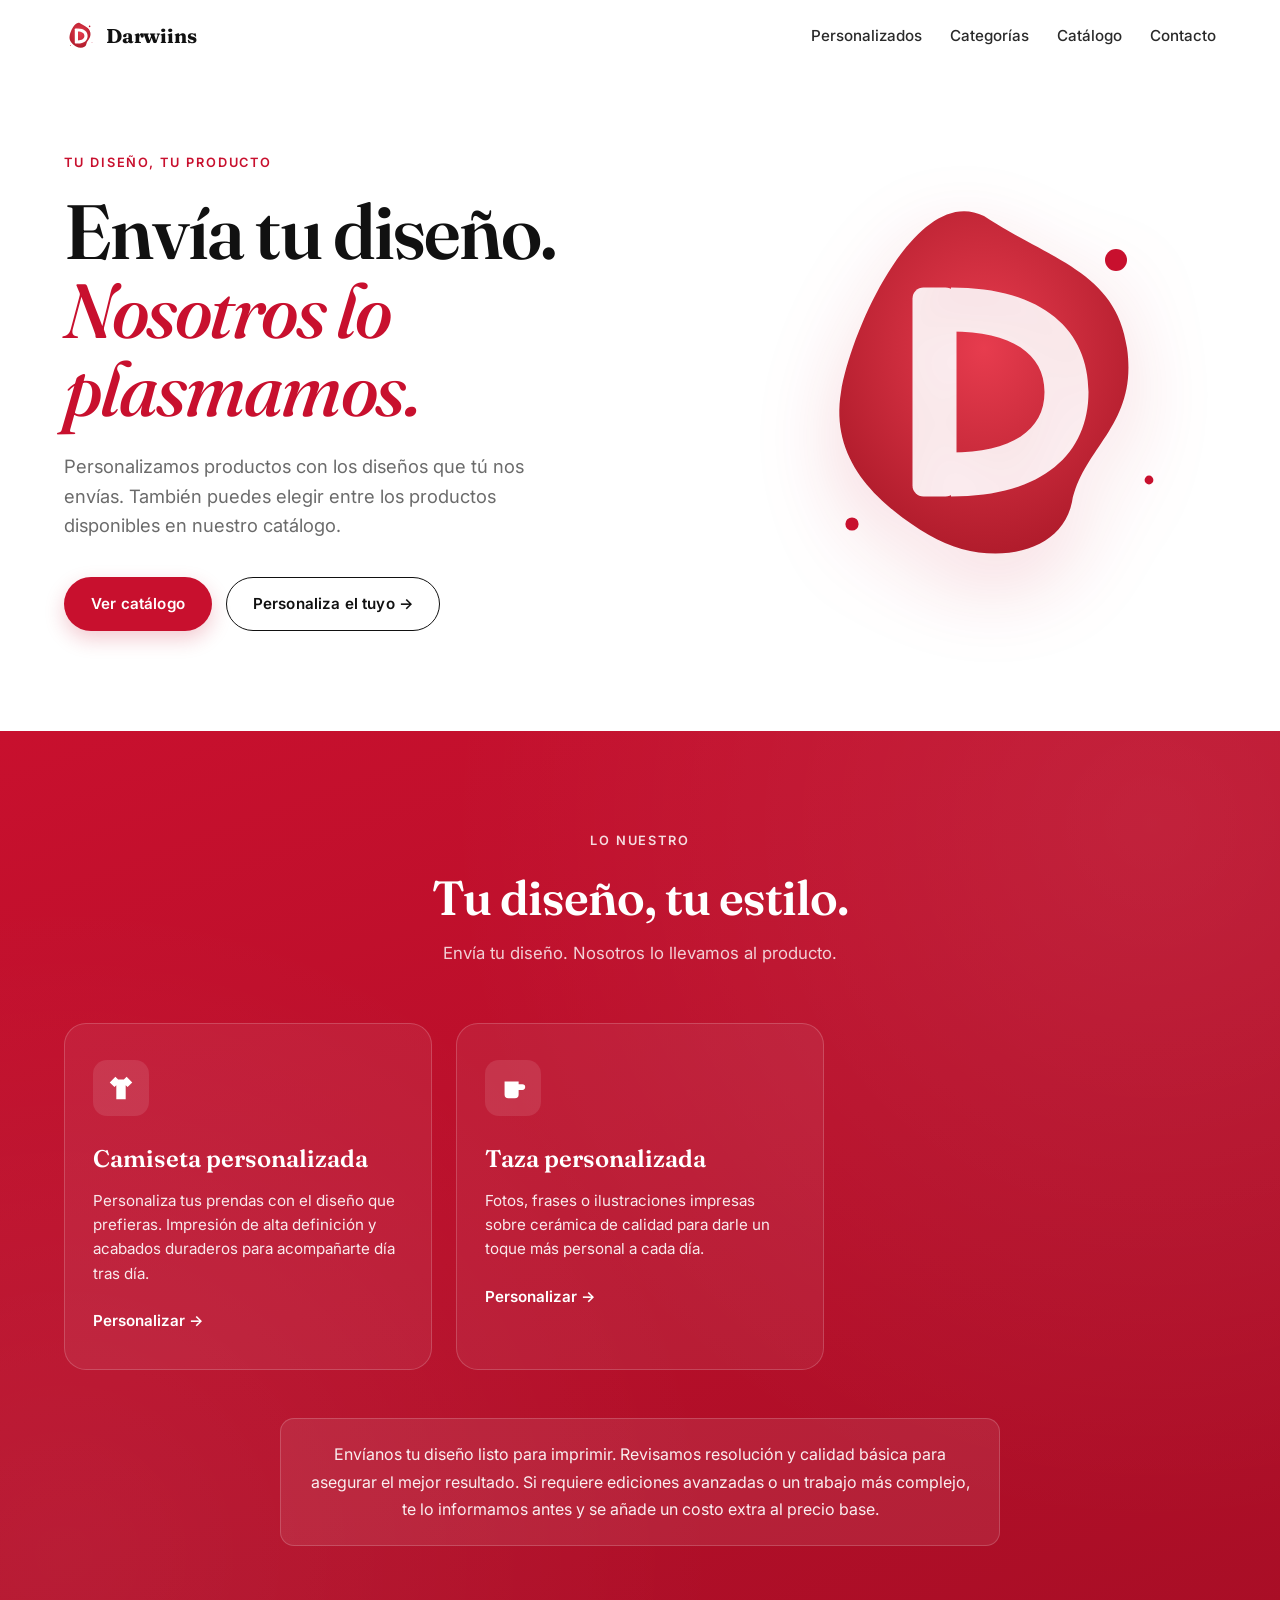
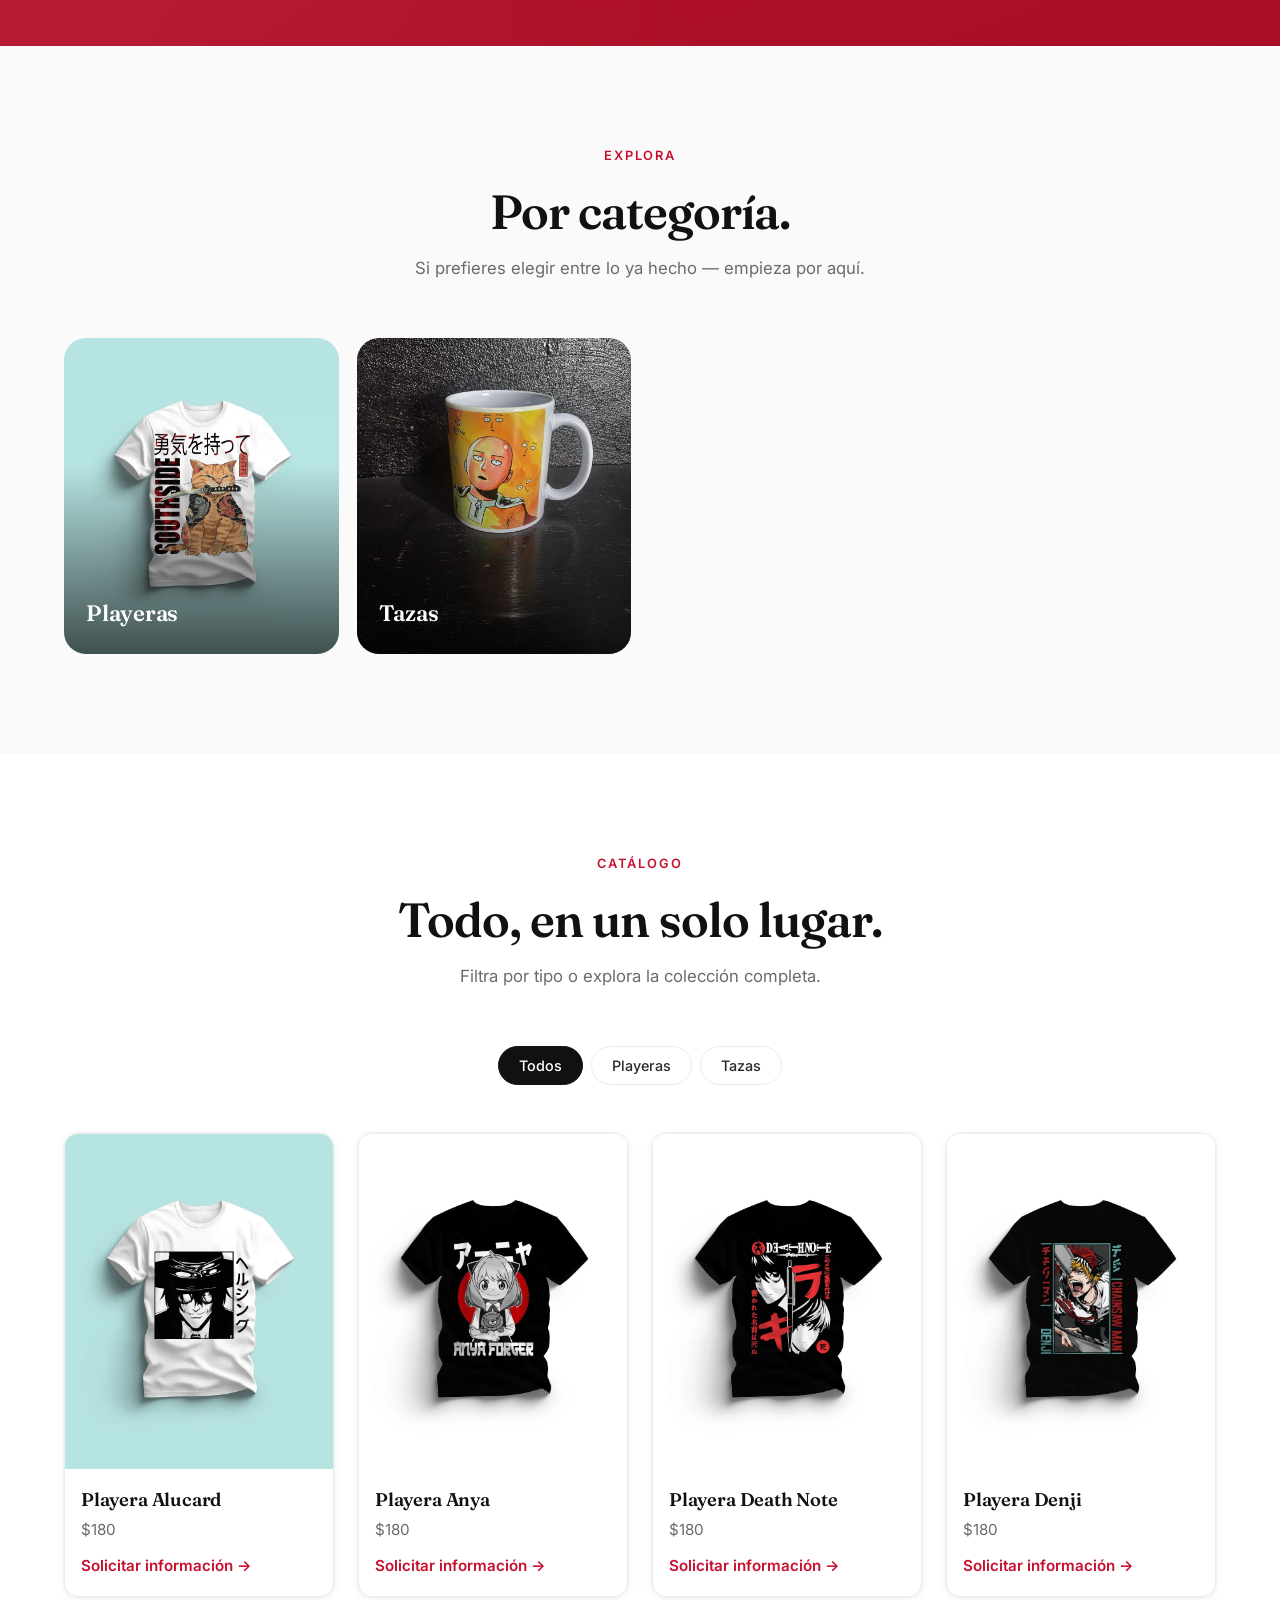
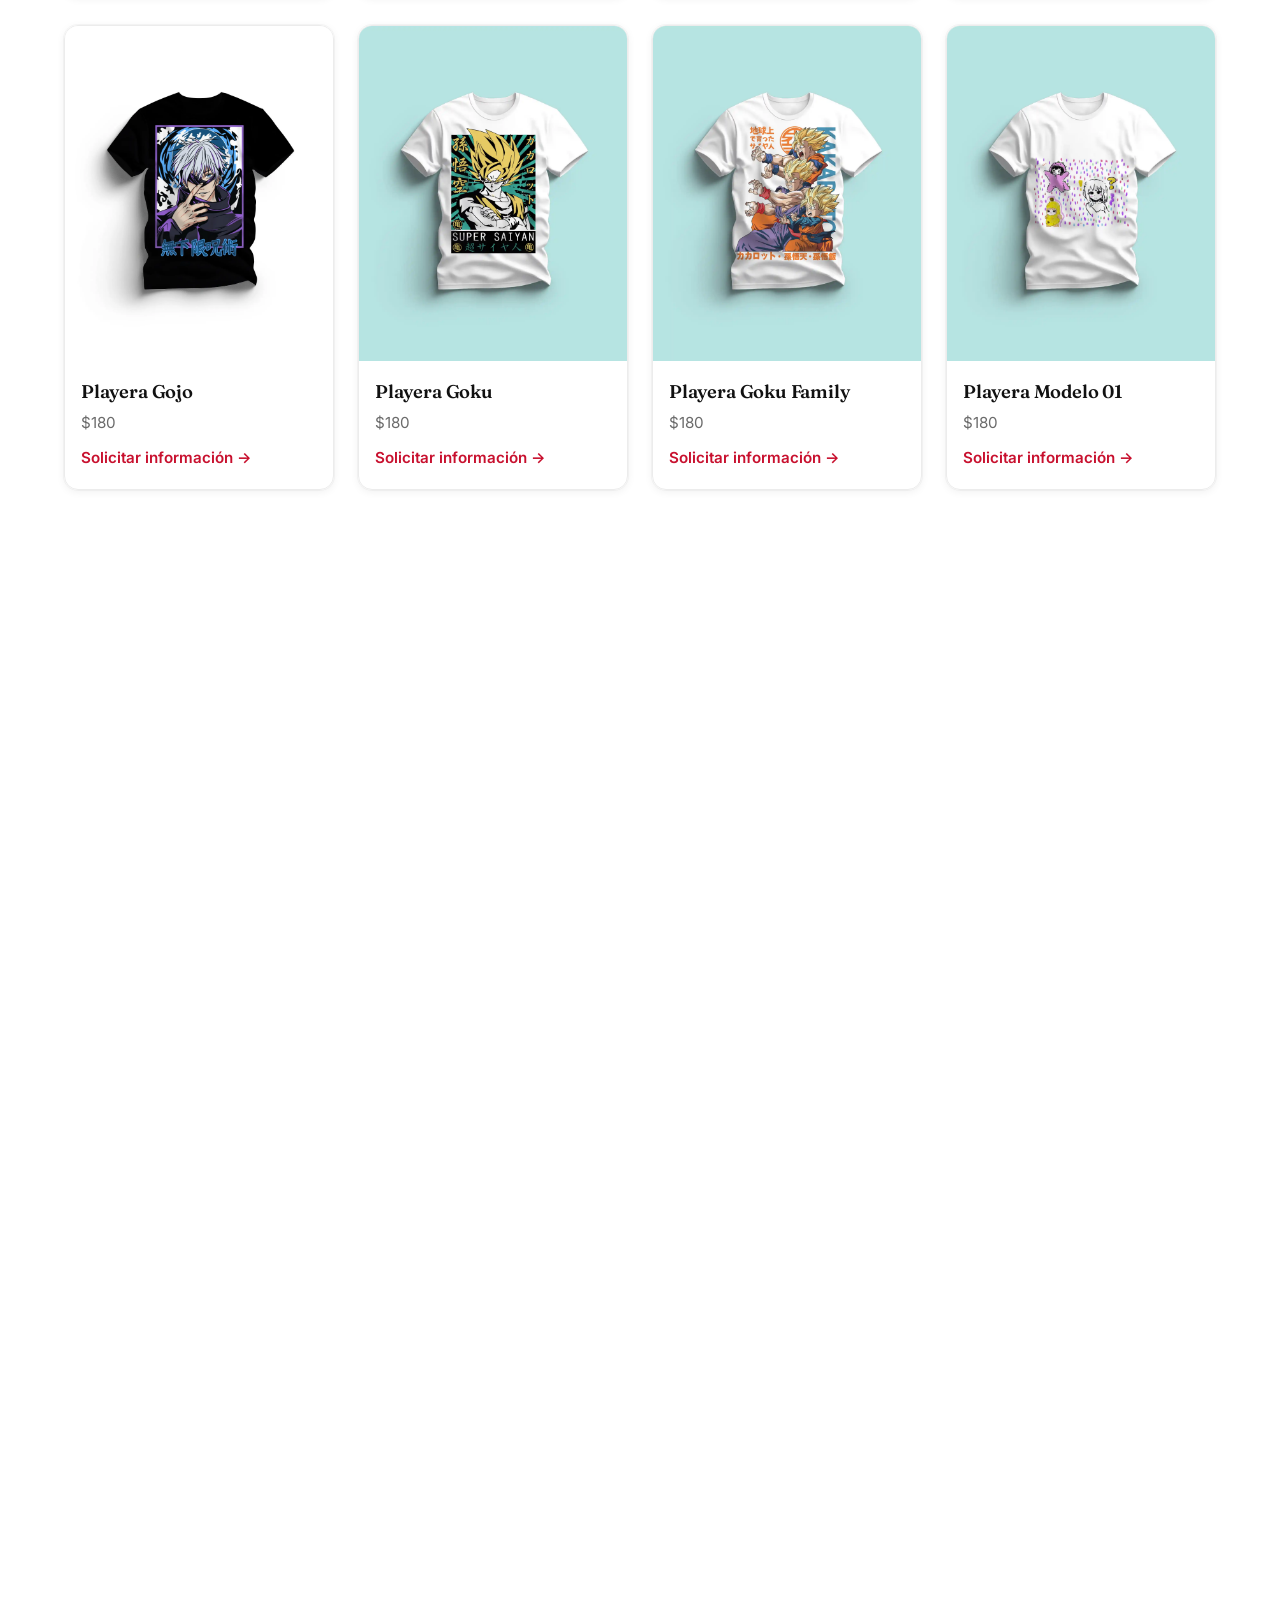
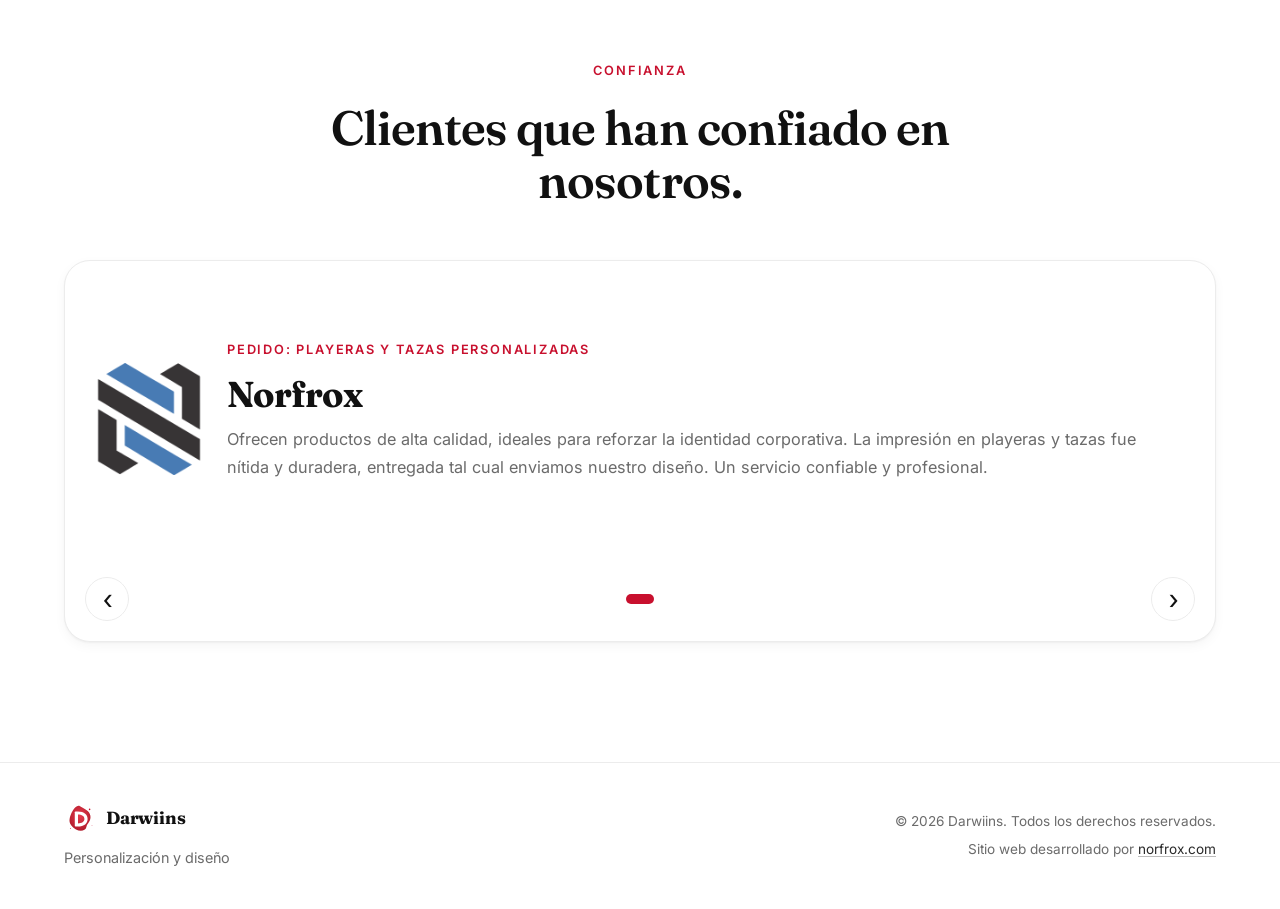
==== index.html @ 8aa888b8 "first commit" ====
<!doctype html>
<html lang="es">
<head>
  <meta charset="utf-8" />
  <meta name="viewport" content="width=device-width, initial-scale=1" />
  <title>Darwiins — Tu diseño, tu producto</title>
  <meta name="description" content="Darwiins — Camisetas, tazas y pósters personalizados. Diseños que cuentan algo." />
  <link rel="canonical" href="https://darwiins.com/" />
  <link rel="preconnect" href="https://fonts.googleapis.com" />
  <link rel="preconnect" href="https://fonts.gstatic.com" crossorigin />
  <link href="https://fonts.googleapis.com/css2?family=Fraunces:opsz,wght@9..144,500;9..144,600;9..144,700&family=Inter:wght@400;500;600;700&display=swap" rel="stylesheet" />
  <link rel="stylesheet" href="styles.css" />
  <link rel="icon" type="image/svg+xml" href="assets/darwiins.svg" />

  <!-- Meta section -->
  <meta name="author" content="Darwiins" />
  <meta name="keywords" content="Productos personalizados. Tazas, camisetas."/>
  <meta property="og:title" content="Darwiins — Tu diseño, tu producto" />
  <meta property="og:description" content="Darwiins — Personalizamos productos con los diseños que tú nos envías. También puedes elegir entre los productos disponibles en nuestro catálogo."/>
  <meta property="og:type" content="website"/>
  <meta property="og:image" content="https://darwiins.com/assets/darwiins.png"/>
  <meta property="og:url" content="https://darwiins.com/"/>

  <meta name="twitter:card" content="summary_large_image"/>
  <meta name="twitter:title" content="Darwiins — Tu diseño, tu producto"/>
  <meta name="twitter:description" content="Darwiins — Personalizamos productos con los diseños que tú nos envías. También puedes elegir entre los productos disponibles en nuestro catálogo."/>
  <meta name="twitter:image" content="https://darwiins.com/assets/darwiins.png"/>


</head>
<body>

  <!-- ============ HEADER / NAV ============ -->
  <header class="site-header" id="top">
    <div class="container nav">
      <a href="/" class="brand" aria-label="Darwiins, inicio">
        <img src="assets/darwiins.svg" alt="Darwiins logo" class="brand-mark" />
        <span class="brand-word">Darwiins</span>
      </a>
      <nav class="nav-links" aria-label="Navegación principal">
        <a href="#personalizados">Personalizados</a>
        <a href="#categorias">Categorías</a>
        <a href="#catalogo">Catálogo</a>
        <a href="#contacto">Contacto</a>
      </nav>
      <button class="nav-toggle" aria-label="Abrir menú" aria-expanded="false">
        <span></span><span></span><span></span>
      </button>
    </div>
  </header>

  <main>

    <!-- ============ HERO ============ -->
    <section class="hero">
      <div class="container hero-grid">
        <div class="hero-copy reveal">
          <p class="eyebrow">Tu diseño, tu producto</p>
          <h1>Envía tu diseño.<br/><em>Nosotros lo plasmamos.</em></h1>
          <p class="lead">Personalizamos productos con los diseños que tú nos envías. También puedes elegir entre los productos disponibles en nuestro catálogo.</p>
          <div class="cta-row">
            <a class="btn btn-primary" href="#catalogo">Ver catálogo</a>
            <a class="btn btn-ghost" href="#personalizados">Personaliza el tuyo →</a>
          </div>
        </div>
        <div class="hero-art reveal" aria-hidden="true">
          <img src="assets/darwiins.svg" alt="Darwiins logo" class="ink-splash" />
        </div>
      </div>
    </section>

    <!-- ============ PERSONALIZADOS (flagship) ============ -->
    <section id="personalizados" class="personalizados">
      <div class="container">
        <header class="section-head light">
          <p class="eyebrow light">Lo nuestro</p>
          <h2>Tu diseño, tu estilo.</h2>
          <p class="section-sub">Envía tu diseño. Nosotros lo llevamos al producto.</p>
        </header>

        <div class="custom-grid">
          <article class="custom-card reveal">
            <div class="custom-icon">
              <svg viewBox="0 0 64 64" aria-hidden="true"><path fill="currentColor" d="M20 8 L8 20 L18 30 L22 26 V56 H42 V26 L46 30 L56 20 L44 8 L38 14 H26 Z"/></svg>
            </div>
            <h3>Camiseta personalizada</h3>
            <p>Personaliza tus prendas con el diseño que prefieras. Impresión de alta definición y acabados duraderos para acompañarte día tras día.</p>
            <a href="#" class="link-arrow wa-link" data-wa="Camiseta personalizada">Personalizar →</a>
          </article>

          <article class="custom-card reveal">
            <div class="custom-icon">
              <svg viewBox="0 0 64 64" aria-hidden="true"><path fill="currentColor" d="M14 18 H44 V46 a8 8 0 0 1-8 8 H22 a8 8 0 0 1-8-8 Z M44 24 H52 a6 6 0 0 1 0 12 H44 Z"/></svg>
            </div>
            <h3>Taza personalizada</h3>
            <p>Fotos, frases o ilustraciones impresas sobre cerámica de calidad para darle un toque más personal a cada día.</p>
            <a href="#" class="link-arrow wa-link" data-wa="Taza personalizada">Personalizar →</a>
          </article>

          <!-- <article class="custom-card reveal">
            <div class="custom-icon">
              <svg viewBox="0 0 64 64" aria-hidden="true"><path fill="currentColor" d="M10 8 H54 V56 H10 Z M16 14 V50 H48 V14 Z M22 22 H42 V28 H22 Z M22 32 H38 V36 H22 Z"/></svg>
            </div>
            <h3>Póster personalizado</h3>
            <p>Convierte tu imagen favorita en un póster con excelente calidad de impresión y acabado mate.</p>
            <a href="#" class="link-arrow wa-link" data-wa="Póster personalizado">Personalizar →</a>
          </article> -->
        </div>

        <p class="custom-note reveal">
          Envíanos tu diseño listo para imprimir. Revisamos resolución y calidad básica para asegurar el mejor resultado. 
          Si requiere ediciones avanzadas o un trabajo más complejo, te lo informamos antes y se añade un costo extra al precio base.
        </p>
      </div>
    </section>

    <!-- ============ CATEGORÍAS ============ -->
    <section id="categorias" class="categorias">
      <div class="container">
        <header class="section-head">
          <p class="eyebrow">Explora</p>
          <h2>Por categoría.</h2>
          <p class="section-sub">Si prefieres elegir entre lo ya hecho — empieza por aquí.</p>
        </header>

        <div class="cat-grid" id="categoryGrid"></div>
      </div>
    </section>

    <!-- ============ CATÁLOGO COMPLETO ============ -->
    <section id="catalogo" class="catalogo">
      <div class="container">
        <header class="section-head">
          <p class="eyebrow">Catálogo</p>
          <h2>Todo, en un solo lugar.</h2>
          <p class="section-sub">Filtra por tipo o explora la colección completa.</p>
        </header>

        <div class="filters" id="catalogFilters" role="tablist"></div>
        <div class="product-grid" id="productGrid"></div>
      </div>
    </section>

    <!-- ============ CTA FINAL ============ -->
    <section id="contacto" class="cta-final">
      <div class="container cta-box reveal">
        <h2>¿Tienes un diseño listo?</h2>
        <p>Contáctanos por WhatsApp. Te respondemos en menos de 48h.</p>
        <div class="coverage-note" aria-label="Zona de cobertura actual">
          <p><strong>Cobertura actual:</strong> solo ventas dentro de <strong>Aguascalientes, Ags</strong></p>
        </div>
        <a class="btn btn-primary wa-link" data-wa="Hola, me gustaría más información sobre Darwiins." href="#">Escríbenos por WhatsApp</a>
      </div>
    </section>

    <!-- ============ CLIENTES / RESEÑAS ============ -->
    <section class="confianza">
      <div class="container confianza-grid">
        <header class="section-head confianza-head reveal">
          <p class="eyebrow">Confianza</p>
          <h2>Clientes que han confiado en nosotros.</h2>
        </header>

        <div class="clients-carousel reveal" id="clientsCarousel" role="region" aria-roledescription="carousel" aria-label="Clientes que han confiado en nosotros">
          <div class="clients-carousel__viewport">
            <div class="clients-carousel__track" id="clientsTrack"></div>
          </div>

          <div class="clients-carousel__controls">
            <button class="clients-carousel__button" type="button" data-carousel-prev aria-label="Cliente anterior">‹</button>
            <div class="clients-carousel__dots" id="clientsDots" aria-label="Navegación del carrusel"></div>
            <button class="clients-carousel__button" type="button" data-carousel-next aria-label="Cliente siguiente">›</button>
          </div>
        </div>
      </div>
    </section>

  </main>

  <!-- ============ FOOTER ============ -->
  <footer class="site-footer">
    <div class="container footer-grid">
      <div class="footer-brand-block">
        <a href="/" class="brand" aria-label="Darwiins, inicio">
          <img src="assets/darwiins.svg" alt="Darwiins logo" class="brand-mark" />
          <span class="brand-word footer-brand">Darwiins</span>
        </a>
        <p class="muted">Personalización y diseño</p>
      </div>
      
      <!-- <div class="socials" aria-label="Redes sociales">
        
        <a href="#" aria-label="Instagram">
          <svg viewBox="0 0 24 24" width="18" height="18" aria-hidden="true" focusable="false">
            <path fill="currentColor" d="M7.75 2h8.5A5.75 5.75 0 0 1 22 7.75v8.5A5.75 5.75 0 0 1 16.25 22h-8.5A5.75 5.75 0 0 1 2 16.25v-8.5A5.75 5.75 0 0 1 7.75 2zm0 1.5A4.25 4.25 0 0 0 3.5 7.75v8.5A4.25 4.25 0 0 0 7.75 20.5h8.5a4.25 4.25 0 0 0 4.25-4.25v-8.5a4.25 4.25 0 0 0-4.25-4.25h-8.5zm8.9 1.9a1.1 1.1 0 1 1 0 2.2 1.1 1.1 0 0 1 0-2.2zM12 7a5 5 0 1 1 0 10 5 5 0 0 1 0-10zm0 1.5a3.5 3.5 0 1 0 0 7 3.5 3.5 0 0 0 0-7z"/>
          </svg>
        </a>
        <a href="#" aria-label="TikTok">
          <svg viewBox="0 0 24 24" width="18" height="18" aria-hidden="true" focusable="false">
            <path fill="currentColor" d="M14.5 3h2.2c.2 1.3.9 2.4 2.1 3.1.8.5 1.7.7 2.7.7v2.3a8 8 0 0 1-3.9-1V14a7 7 0 1 1-7-7c.4 0 .8 0 1.2.1v2.3A4.7 4.7 0 1 0 15.2 14V3h-.7z"/>
          </svg>
        </a>
        <a href="#" aria-label="X">
          <svg viewBox="0 0 24 24" width="18" height="18" aria-hidden="true" focusable="false">
            <path fill="currentColor" d="M4 4h4.8l3.8 5 4.4-5H20l-6.2 7 6.5 9H15.5l-4.2-5.6L6.4 20H4l6.3-7.2L4 4zm3 1.8 9.1 12.4h1.4L8.4 5.8H7z"/>
          </svg>
        </a>
      </div> -->

      <div class="footer-meta">
        <p class="copy">© <span id="year"></span> Darwiins. Todos los derechos reservados.</p>
        <p class="web-credit">Sitio web desarrollado por <a href="https://norfrox.com" target="_blank" rel="noopener noreferrer">norfrox.com</a></p>
      </div>
    </div>
  </footer>

  <script src="data.js"></script>
  <script src="clients.js"></script>
  <script src="script.js"></script>
</body>
</html>
---- styles.css ----
/* =========================================================
   Darwins Ink — v1.2
   Palette: crimson #C8102E · white #fff · ink #111
   ========================================================= */

:root {
  --crimson: #C8102E;
  --crimson-deep: #A80E26;
  --crimson-soft: #E73C4E;
  --orange: #F26A3F;
  --ink: #111111;
  --ink-soft: #2a2a2a;
  --muted: #6b6b6b;
  --line: #ececec;
  --bg: #ffffff;
  --bg-soft: #fafafa;

  --serif: 'Fraunces', 'Playfair Display', Georgia, serif;
  --sans: 'Inter', system-ui, -apple-system, Segoe UI, Roboto, sans-serif;

  --maxw: 1200px;
  --r: 14px;
  --r-lg: 22px;
  --shadow-sm: 0 1px 2px rgba(0,0,0,.04), 0 4px 12px rgba(0,0,0,.04);
  --shadow-md: 0 8px 24px rgba(0,0,0,.08);
}

* { box-sizing: border-box; }
html { scroll-behavior: smooth; }
body {
  margin: 0;
  font-family: var(--sans);
  color: var(--ink);
  background: var(--bg);
  font-size: 16px;
  line-height: 1.6;
  -webkit-font-smoothing: antialiased;
  text-rendering: optimizeLegibility;
}

img { max-width: 100%; display: block; }
a { color: inherit; text-decoration: none; }
button { font-family: inherit; cursor: pointer; }

.container { max-width: var(--maxw); margin: 0 auto; padding: 0 24px; }

/* ===== HEADER ===== */
.site-header {
  position: sticky; top: 0; z-index: 50;
  background: rgba(255,255,255,.92);
  -webkit-backdrop-filter: saturate(140%) blur(8px);
  backdrop-filter: saturate(140%) blur(8px);
  border-bottom: 1px solid transparent;
  transition: border-color .25s ease, box-shadow .25s ease;
}
.site-header.scrolled { border-bottom-color: var(--line); }
.nav { display: flex; align-items: center; justify-content: space-between; height: 72px; }
.brand { display: inline-flex; align-items: center; gap: 10px; color: var(--ink); }
.brand-mark { width: 32px; height: 32px; color: var(--crimson); }
.brand-word { font-family: var(--serif); font-weight: 700; font-size: 1.25rem; letter-spacing: -0.01em; }
.brand-dot { color: var(--crimson); }
.nav-links { display: flex; gap: 28px; font-size: .95rem; font-weight: 500; }
.nav-links a { position: relative; color: var(--ink-soft); transition: color .2s; }
.nav-links a:hover { color: var(--crimson); }
.nav-links a::after {
  content: ''; position: absolute; left: 0; right: 0; bottom: -6px;
  height: 2px; background: var(--crimson);
  transform: scaleX(0); transform-origin: left; transition: transform .25s ease;
}
.nav-links a:hover::after { transform: scaleX(1); }
.nav-toggle { display: none; background: none; border: 0; width: 24px; height: 24px; flex-direction: column; justify-content: center; gap: 5px; padding: 0; }
.nav-toggle span { display: block; height: 2px; background: var(--ink); border-radius: 2px; }

/* ===== BUTTONS ===== */
.btn {
  display: inline-flex; align-items: center; gap: 8px;
  padding: 14px 26px; border-radius: 999px;
  font-weight: 600; font-size: .95rem; letter-spacing: .01em;
  transition: transform .15s ease, background .2s ease, color .2s ease, box-shadow .2s ease;
  border: 1px solid transparent; white-space: nowrap;
}
.btn-primary { background: var(--crimson); color: #fff; box-shadow: 0 8px 20px rgba(200,16,46,.22); }
.btn-primary:hover { background: var(--crimson-deep); transform: translateY(-1px); }
.btn-ghost { background: transparent; color: var(--ink); border-color: var(--ink); }
.btn-ghost:hover { background: var(--ink); color: #fff; }

.link-arrow {
  display: inline-flex; align-items: center;
  font-weight: 600; color: var(--crimson); font-size: .95rem;
  transition: gap .2s; gap: 4px;
}
.link-arrow:hover { gap: 10px; }

/* ===== HERO ===== */
.hero { padding: 80px 0 100px; position: relative; overflow: hidden; }
.hero-grid { display: grid; grid-template-columns: 1.15fr .85fr; gap: 60px; align-items: center; }
.eyebrow { font-size: .8rem; font-weight: 600; letter-spacing: .15em; text-transform: uppercase; color: var(--crimson); margin: 0 0 20px; }
.eyebrow.light { color: rgba(255,255,255,.85); }
.hero-copy h1 { font-family: var(--serif); font-weight: 600; font-size: clamp(2.6rem, 6vw, 4.8rem); line-height: 1.02; letter-spacing: -0.025em; margin: 0 0 24px; }
.hero-copy h1 em { font-style: italic; color: var(--crimson); font-weight: 500; }
.lead { font-size: 1.15rem; color: var(--muted); max-width: 480px; margin: 0 0 36px; }
.cta-row { display: flex; gap: 14px; flex-wrap: wrap; }
.hero-art { display: flex; justify-content: center; align-items: center; }
.ink-splash { width: 100%; max-width: 440px; filter: drop-shadow(0 30px 40px rgba(200,16,46,.18)); animation: float 7s ease-in-out infinite; }
@keyframes float { 0%,100% { transform: translateY(0) rotate(0deg); } 50% { transform: translateY(-12px) rotate(-1.5deg); } }

/* ===== SECTION HEAD ===== */
.section-head { max-width: 640px; margin: 0 auto 56px; text-align: center; }
.section-head h2 { font-family: var(--serif); font-weight: 600; font-size: clamp(2rem, 4vw, 3rem); letter-spacing: -0.02em; margin: 0 0 16px; line-height: 1.1; }
.section-head.light h2 { color: #fff; }
.section-sub { color: var(--muted); font-size: 1.05rem; margin: 0; }
.section-head.light .section-sub { color: rgba(255,255,255,.8); }

/* ===== PERSONALIZADOS ===== */
.personalizados {
  background: linear-gradient(160deg, var(--crimson) 0%, var(--crimson-deep) 100%);
  color: #fff; padding: 100px 0; position: relative; overflow: hidden;
}
.personalizados::before {
  content: ''; position: absolute; inset: 0;
  background: radial-gradient(circle at 90% 10%, rgba(255,255,255,.08), transparent 50%),
              radial-gradient(circle at 5% 90%, rgba(255,255,255,.06), transparent 45%);
  pointer-events: none;
}
.custom-grid { display: grid; grid-template-columns: repeat(3, 1fr); gap: 24px; position: relative; }
.custom-card {
  background: rgba(255,255,255,.06); border: 1px solid rgba(255,255,255,.18);
  border-radius: var(--r-lg); padding: 36px 28px;
  transition: transform .25s ease, background .25s ease, border-color .25s ease;
}
.custom-card:hover { transform: translateY(-6px); background: #fff; color: var(--ink); border-color: #fff; }
.custom-card:hover .link-arrow { color: var(--crimson); }
.custom-icon { width: 56px; height: 56px; margin-bottom: 24px; color: #fff; background: rgba(255,255,255,.1); border-radius: 14px; display: flex; align-items: center; justify-content: center; transition: all .25s; }
.custom-card:hover .custom-icon { background: var(--crimson); }
.custom-icon svg { width: 30px; height: 30px; }
.custom-card h3 { font-family: var(--serif); font-size: 1.5rem; font-weight: 600; margin: 0 0 10px; }
.custom-card p { margin: 0 0 22px; opacity: .9; font-size: .95rem; }
.custom-card .link-arrow { color: #fff; }

.custom-note {
  margin: 48px auto 0; max-width: 720px; text-align: center;
  color: rgba(255,255,255,.92); font-size: 1rem; line-height: 1.7;
  padding: 22px 28px; background: rgba(255,255,255,.08);
  border: 1px solid rgba(255,255,255,.18); border-radius: var(--r);
}
.custom-note strong { color: #fff; font-weight: 700; }

/* ===== CATEGORIAS ===== */
.categorias { padding: 100px 0; background: var(--bg-soft); }
.cat-grid { display: grid; grid-template-columns: repeat(4, 1fr); gap: 18px; }
.cat-tile { position: relative; border-radius: var(--r-lg); overflow: hidden; aspect-ratio: 1 / 1.15; display: block; background: #ddd; transition: transform .3s ease, box-shadow .3s ease; isolation: isolate; }
.cat-tile img { width: 100%; height: 100%; object-fit: cover; transition: transform .6s ease; }
.cat-tile::after { content: ''; position: absolute; inset: 0; background: linear-gradient(180deg, rgba(0,0,0,0) 40%, rgba(0,0,0,.65) 100%); }
.cat-tile:hover { transform: translateY(-6px); box-shadow: var(--shadow-md); }
.cat-tile:hover img { transform: scale(1.06); }
.cat-label { position: absolute; left: 22px; bottom: 22px; color: #fff; font-family: var(--serif); font-size: 1.4rem; font-weight: 600; letter-spacing: -0.01em; z-index: 2; }

/* ===== CATÁLOGO ===== */
.catalogo { padding: 100px 0; }
.filters { display: flex; justify-content: center; gap: 8px; margin: 0 0 48px; flex-wrap: wrap; }
.filter { background: transparent; border: 1px solid var(--line); color: var(--ink-soft); padding: 10px 20px; border-radius: 999px; font-weight: 500; font-size: .9rem; transition: all .2s; }
.filter:hover { border-color: var(--ink); }
.filter.is-active { background: var(--ink); color: #fff; border-color: var(--ink); }
.product-grid { display: grid; grid-template-columns: repeat(4, 1fr); gap: 28px 24px; }
.product { display: flex; border: 1px solid var(--line); border-radius: var(--r); flex-direction: column; transition: opacity .25s ease, transform .25s ease, box-shadow .25s ease; box-shadow: 0 2px 8px rgba(0,0,0,.06), 0 0 0 1px rgba(0,0,0,.03); }
.product:hover { transform: translateY(-3px); box-shadow: 0 8px 24px rgba(0,0,0,.10), 0 0 0 1px rgba(0,0,0,.05); }
.product-body { padding: 0 16px 18px; }
.product.is-hidden { display: none; }
.product-img { border-radius: calc(var(--r) - 1px) calc(var(--r) - 1px) 0 0; overflow: hidden; background: #f3f3f3; background-image: radial-gradient(circle, #e8e8e8 1px, transparent 1px); background-size: 16px 16px; aspect-ratio: 4 / 5; margin-bottom: 16px; box-shadow: inset 0 -1px 0 var(--line); }
.product-open-gallery { cursor: zoom-in; }
.product-img img { width: 100%; height: 100%; object-fit: cover; transition: transform .5s ease; }
.product:hover .product-img img { transform: scale(1.04); }
.product h4 { font-family: var(--serif); font-size: 1.15rem; font-weight: 600; margin: 0 0 4px; letter-spacing: -0.01em; }
.price { color: var(--muted); font-size: .95rem; margin: 0 0 10px; }
.price-wrap { display: flex; align-items: center; gap: 8px; flex-wrap: wrap; margin: 0 0 10px; }
.price-wrap .price { margin: 0; color: var(--ink-soft); font-weight: 600; }
.price-old { margin: 0; color: var(--muted); text-decoration: line-through; font-size: .88rem; }
.price-discount {
  display: inline-flex;
  align-items: center;
  justify-content: center;
  padding: 2px 8px;
  border-radius: 999px;
  background: rgba(200,16,46,.1);
  color: var(--crimson-deep);
  border: 1px solid rgba(200,16,46,.22);
  font-size: .76rem;
  font-weight: 700;
  letter-spacing: .01em;
}

/* ===== PRODUCT MODAL ===== */
body.modal-open { overflow: hidden; }
.product-modal {
  position: fixed;
  inset: 0;
  z-index: 200;
  display: none;
  align-items: center;
  justify-content: center;
  padding: 24px;
}
.product-modal.is-open { display: flex; }
.product-modal__overlay {
  position: absolute;
  inset: 0;
  background: rgba(0, 0, 0, .72);
  -webkit-backdrop-filter: blur(2px);
  backdrop-filter: blur(2px);
}
.product-modal__content {
  position: relative;
  z-index: 1;
  width: min(920px, 94vw);
  display: grid;
  place-items: center;
}
.product-modal__image {
  width: auto;
  max-width: 100%;
  max-height: 78vh;
  border-radius: 16px;
  box-shadow: 0 20px 60px rgba(0,0,0,.4);
  background: #fff;
}
.product-modal__caption {
  margin: 14px 0 0;
  color: rgba(255,255,255,.9);
  font-size: .95rem;
  text-align: center;
}
.product-modal__close,
.product-modal__nav {
  border: 0;
  border-radius: 999px;
  background: rgba(255,255,255,.15);
  color: #fff;
  -webkit-backdrop-filter: blur(4px);
  backdrop-filter: blur(4px);
  transition: background .2s ease, transform .2s ease;
}
.product-modal__close:hover,
.product-modal__nav:hover {
  background: rgba(255,255,255,.28);
  transform: scale(1.04);
}
.product-modal__close {
  position: absolute;
  top: -12px;
  right: -12px;
  width: 40px;
  height: 40px;
  font-size: 1.6rem;
  line-height: 1;
}
.product-modal__nav {
  position: absolute;
  top: 50%;
  width: 46px;
  height: 46px;
  font-size: 1.8rem;
  line-height: 1;
}
.product-modal__nav.is-prev { left: -58px; }
.product-modal__nav.is-next { right: -58px; }

/* ===== CTA FINAL ===== */
.cta-final { padding: 80px 0 120px; }
.cta-box { text-align: center; border: 1px solid var(--line); border-radius: var(--r-lg); padding: 70px 24px; background: radial-gradient(circle at 50% 0%, rgba(200,16,46,.06), transparent 60%), var(--bg); }
.cta-box h2 { font-family: var(--serif); font-size: clamp(1.8rem, 3.5vw, 2.6rem); font-weight: 600; margin: 0 0 12px; letter-spacing: -0.02em; }
.cta-box p { color: var(--muted); margin: 0 0 28px; }
.coverage-note {
  max-width: 620px;
  margin: 0 auto 28px;
  padding: 14px 18px;
  border: 1px dashed rgba(200,16,46,.35);
  border-radius: 12px;
  background: rgba(200,16,46,.04);
}
.coverage-note p { margin: 0; color: var(--ink-soft); font-size: .95rem; }
.coverage-note p + p { margin-top: 6px; }
.coverage-note strong { color: var(--ink); }

/* ===== CONFIANZA / RESEÑAS ===== */
.confianza {
  padding: 0 0 120px;
}
.confianza-grid {
  display: grid;
  gap: 24px;
}
.confianza-head {
  margin-bottom: 12px;
}
.clients-carousel {
  border: 1px solid var(--line);
  border-radius: calc(var(--r-lg) + 4px);
  background: #fff;
  box-shadow: var(--shadow-sm);
  overflow: hidden;
}
.clients-carousel__viewport {
  overflow: hidden;
}
.clients-carousel__track {
  display: flex;
  transition: transform .55s cubic-bezier(.22, 1, .36, 1);
  will-change: transform;
}
.clients-carousel__slide {
  flex: 0 0 100%;
  padding: 28px;
}
.client-card {
  display: grid;
  grid-template-columns: 112px minmax(0, 1fr);
  gap: 22px;
  align-items: center;
  min-height: 260px;
}
.client-card__media {
  width: 112px;
  height: 112px;
  border-radius: 28px;
  overflow: hidden;
  background: #fff;
  /* border: 1px solid var(--line);
  box-shadow: inset 0 0 0 1px rgba(0,0,0,.02); */
  display: flex;
  align-items: center;
  justify-content: center;
  flex-shrink: 0;
}
.client-card__media img {
  width: 100%;
  height: 100%;
  object-fit: cover;
}
.client-card__placeholder {
  width: 100%;
  height: 100%;
  display: grid;
  place-items: center;
  font-family: var(--serif);
  font-size: 1.9rem;
  font-weight: 700;
  letter-spacing: -0.04em;
  color: var(--crimson);
  text-transform: uppercase;
  background: #fff;
}
.client-card__body {
  padding-right: 8px;
}
.client-card__eyebrow {
  display: inline-flex;
  margin-bottom: 14px;
  color: var(--crimson);
  font-size: .8rem;
  font-weight: 600;
  letter-spacing: .14em;
  text-transform: uppercase;
}
.client-card__name {
  font-family: var(--serif);
  font-size: clamp(1.6rem, 3vw, 2.25rem);
  line-height: 1.06;
  letter-spacing: -0.02em;
  margin: 0 0 12px;
}
.client-card__description {
  margin: 0 0 20px;
  color: var(--muted);
  font-size: 1.02rem;
  line-height: 1.75;
  
}
.client-card__meta {
  display: inline-flex;
  align-items: center;
  gap: 10px;
  padding: 10px 14px;
  border-radius: 999px;
  background: rgba(200,16,46,.06);
  color: var(--ink-soft);
  font-size: .9rem;
  font-weight: 500;
}
.clients-carousel__controls {
  display: flex;
  align-items: center;
  justify-content: space-between;
  gap: 16px;
  padding: 0 20px 20px;
}
.clients-carousel__button {
  width: 44px;
  height: 44px;
  border: 1px solid var(--line);
  border-radius: 999px;
  background: #fff;
  color: var(--ink);
  font-size: 1.75rem;
  line-height: 1;
  display: inline-flex;
  align-items: center;
  justify-content: center;
  transition: transform .2s ease, background .2s ease, border-color .2s ease, color .2s ease;
  flex-shrink: 0;
}
.clients-carousel__button:hover {
  transform: translateY(-1px);
  border-color: var(--crimson);
  color: var(--crimson);
}
.clients-carousel__dots {
  display: flex;
  align-items: center;
  justify-content: center;
  gap: 8px;
  flex: 1;
}
.clients-carousel__dot {
  width: 10px;
  height: 10px;
  border: 0;
  border-radius: 999px;
  background: rgba(17,17,17,.18);
  padding: 0;
  transition: transform .2s ease, background .2s ease, width .2s ease;
}
.clients-carousel__dot.is-active {
  width: 28px;
  background: var(--crimson);
}

/* ===== FOOTER ===== */
.site-footer { border-top: 1px solid var(--line); padding: 40px 0; background: #fff; }
.footer-grid {
  display: grid;
  grid-template-columns: minmax(220px, 1fr) auto minmax(260px, 1fr);
  grid-template-areas: "brand socials meta";
  align-items: center;
  gap: 20px 28px;
}
.footer-brand-block { grid-area: brand; justify-self: start; }
.footer-brand { font-size: 1.1rem; }
.muted { color: var(--muted); font-size: .9rem; margin: 4px 0 0; }
.socials { grid-area: socials; justify-self: center; display: flex; gap: 14px; }
.socials a { width: 36px; height: 36px; border: 1px solid var(--line); border-radius: 999px; display: inline-flex; align-items: center; justify-content: center; font-size: .8rem; font-weight: 600; letter-spacing: .03em; transition: all .2s; }
.socials a:hover { background: var(--crimson); color: #fff; border-color: var(--crimson); }
.footer-meta {
  grid-area: meta;
  justify-self: end;
  display: flex;
  flex-direction: column;
  align-items: flex-end;
  gap: 6px;
  text-align: right;
}
.copy { font-size: .85rem; color: var(--muted); margin: 0; }
.web-credit { font-size: .85rem; color: var(--muted); margin: 0; }
.web-credit a {
  color: var(--ink-soft);
  text-decoration: underline;
  text-decoration-color: rgba(17,17,17,.28);
  text-underline-offset: 2px;
  transition: color .2s ease, text-decoration-color .2s ease;
}
.web-credit a:hover {
  color: var(--crimson);
  text-decoration-color: var(--crimson);
}

/* ===== REVEAL ===== */
.reveal { opacity: 0; transform: translateY(18px); transition: opacity .8s ease, transform .8s ease; }
.reveal.is-visible { opacity: 1; transform: none; }

:focus-visible { outline: 2px solid var(--crimson); outline-offset: 3px; border-radius: 4px; }

/* ===== RESPONSIVE ===== */
@media (max-width: 980px) {
  .hero { padding: 60px 0 80px; }
  .hero-grid { grid-template-columns: 1fr; gap: 32px; }
  .hero-art { order: -1; max-width: 320px; margin: 0 auto; }
  .custom-grid { grid-template-columns: 1fr; }
  .cat-grid { grid-template-columns: repeat(2, 1fr); }
  .product-grid { grid-template-columns: repeat(3, 1fr); }
  .client-card { grid-template-columns: 1fr; justify-items: start; }
  .footer-grid {
    grid-template-columns: 1fr;
    grid-template-areas:
      "brand"
      "socials"
      "meta";
    justify-items: center;
    text-align: center;
    gap: 16px;
  }
  .footer-brand-block { justify-self: center; }
  .socials { justify-content: center; }
  .footer-meta {
    justify-self: center;
    align-items: center;
    text-align: center;
  }
}
@media (max-width: 720px) {
  .nav-links { display: none; }
  .nav-links.is-open { display: flex; position: absolute; top: 72px; left: 0; right: 0; background: #fff; border-bottom: 1px solid var(--line); flex-direction: column; padding: 20px 24px; gap: 16px; }
  .nav-toggle { display: flex; }
  .product-grid { grid-template-columns: repeat(2, 1fr); gap: 20px 14px; }
  .personalizados, .categorias, .catalogo { padding: 70px 0; }
  .confianza { padding-bottom: 80px; }
  .section-head { margin-bottom: 40px; }
  .cta-box { padding: 50px 20px; }
  .clients-carousel__slide { padding: 20px; }
  .client-card__media { width: 88px; height: 88px; border-radius: 22px; }
  .client-card__name { margin-bottom: 10px; }
  .clients-carousel__controls { padding: 0 14px 16px; gap: 10px; }
  .product-modal { padding: 16px; }
  .product-modal__image { max-height: 70vh; }
  .product-modal__close { top: -8px; right: -4px; color: var(--crimson); background: rgba(255,255,255,.2); }
  .product-modal__nav.is-prev { left: 8px; }
  .product-modal__nav.is-next { right: 8px; }
}
@media (max-width: 420px) {
  .cat-grid { grid-template-columns: 1fr 1fr; }
  .btn { padding: 12px 20px; font-size: .9rem; }
}
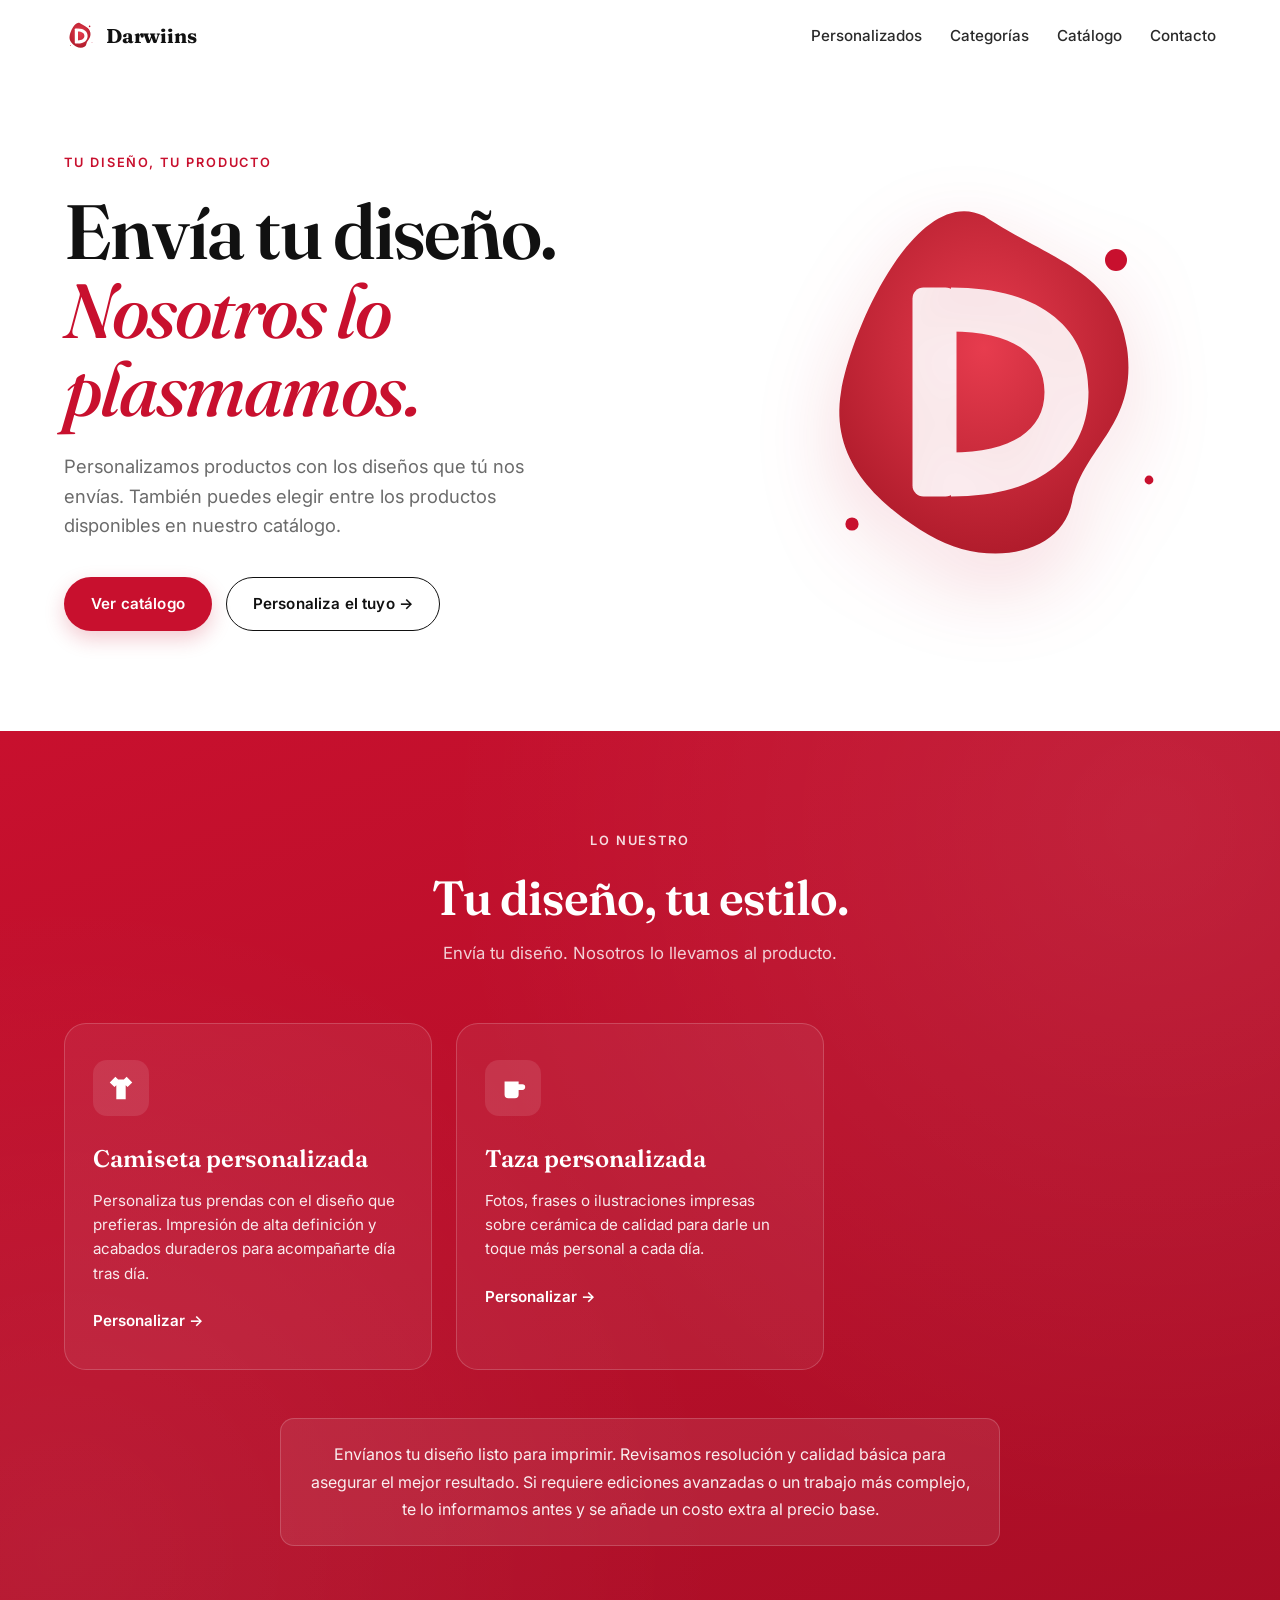
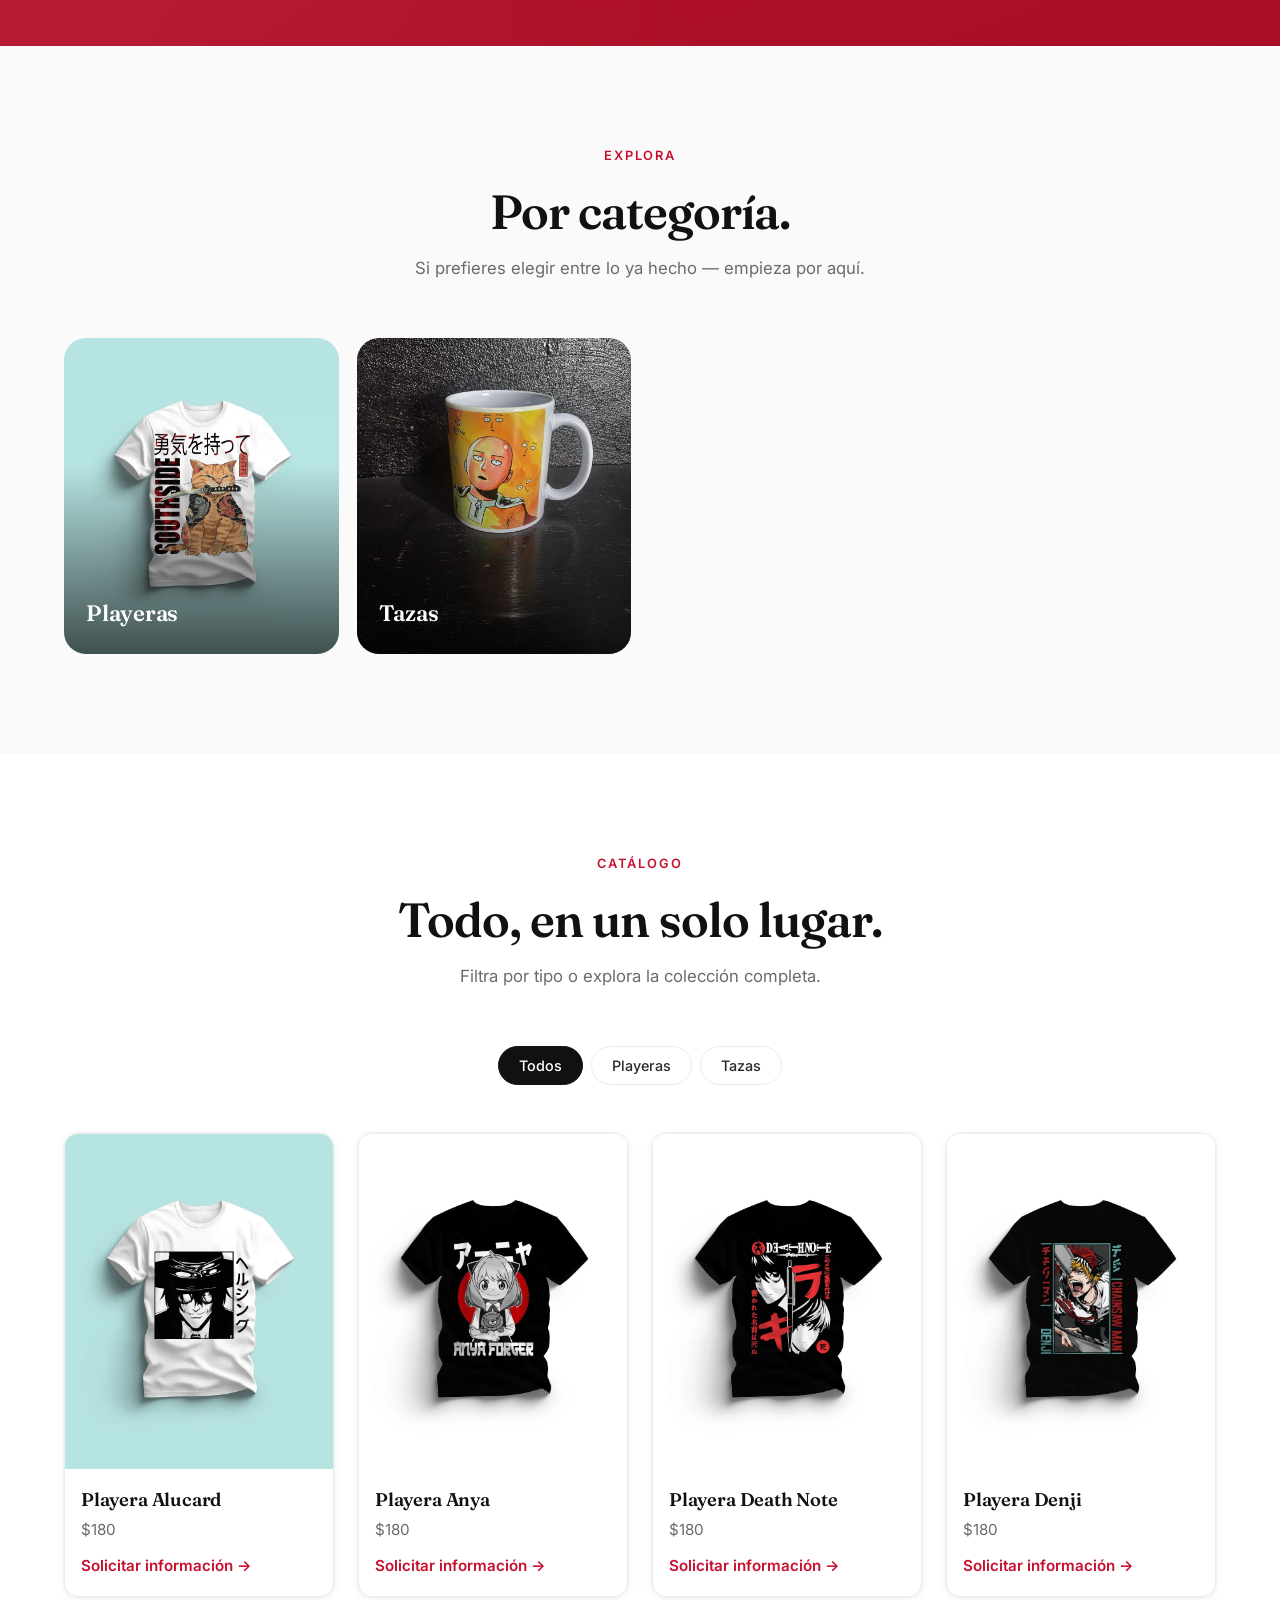
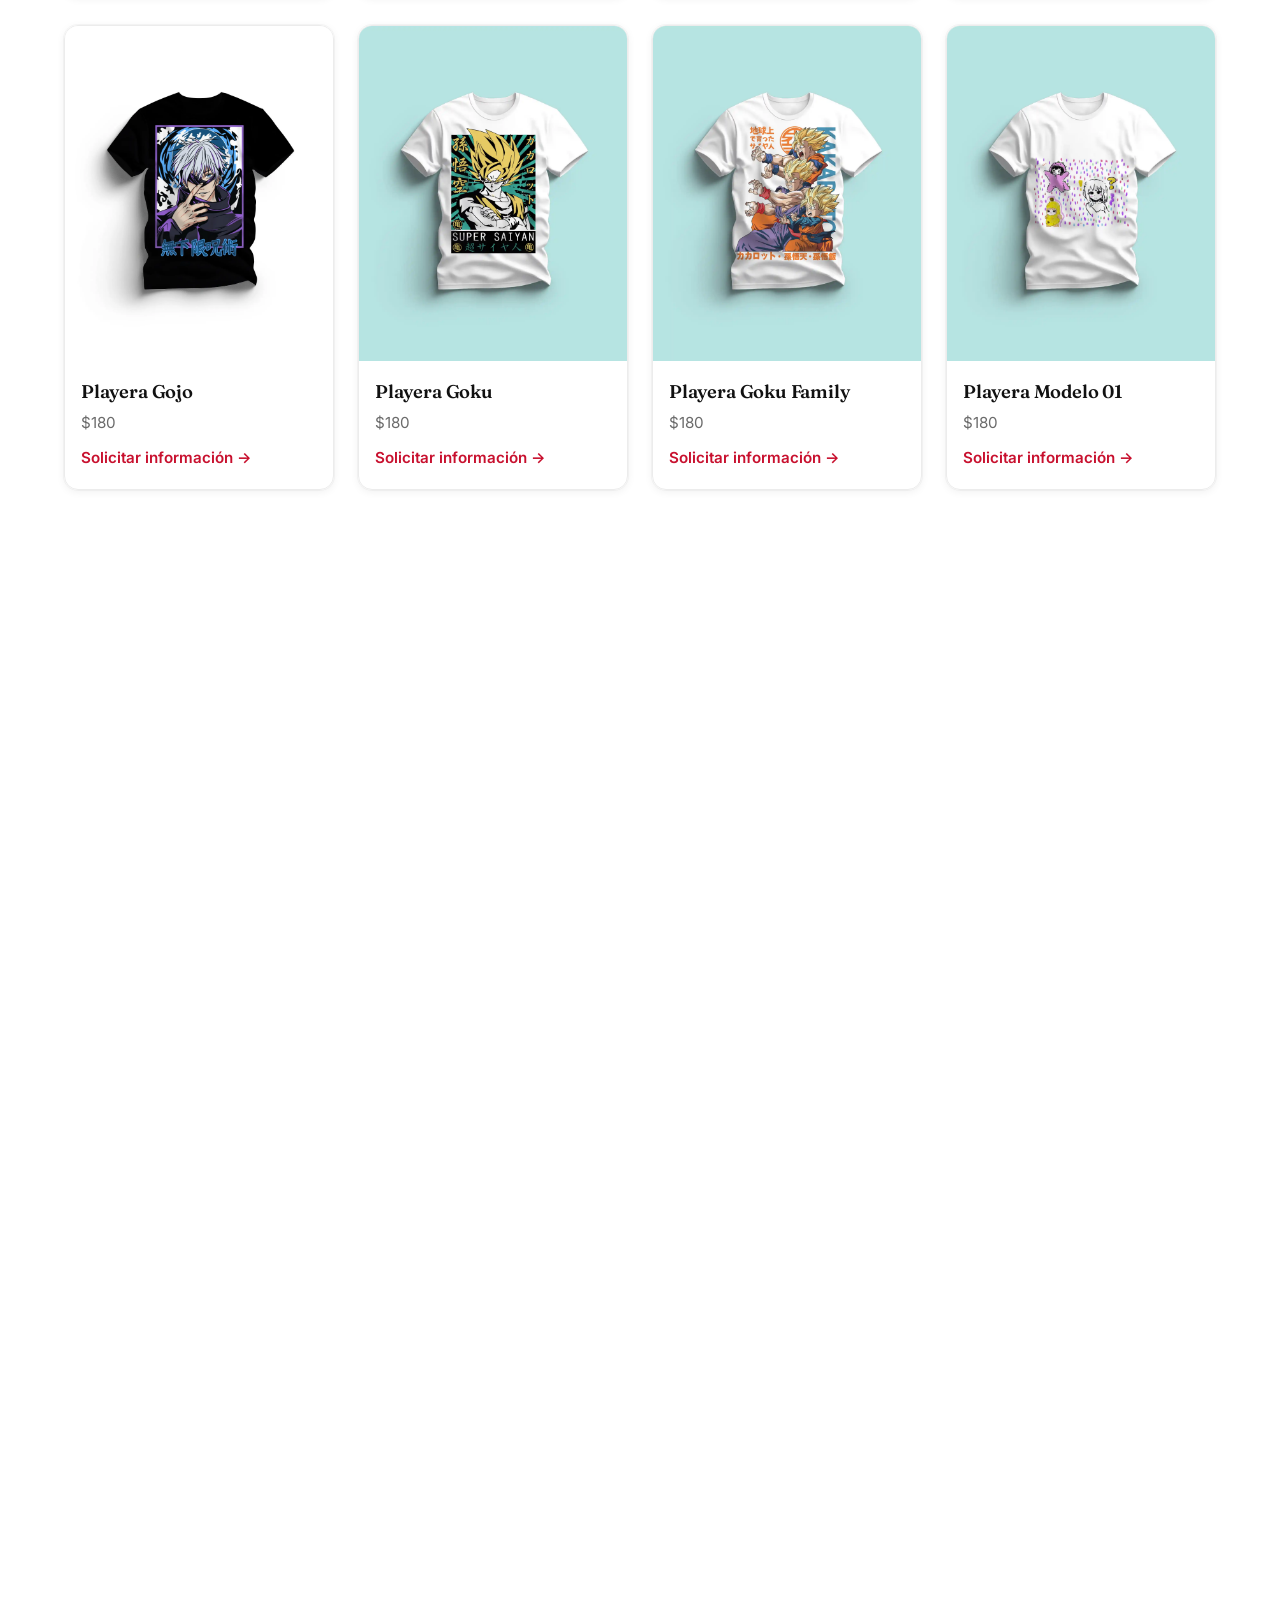
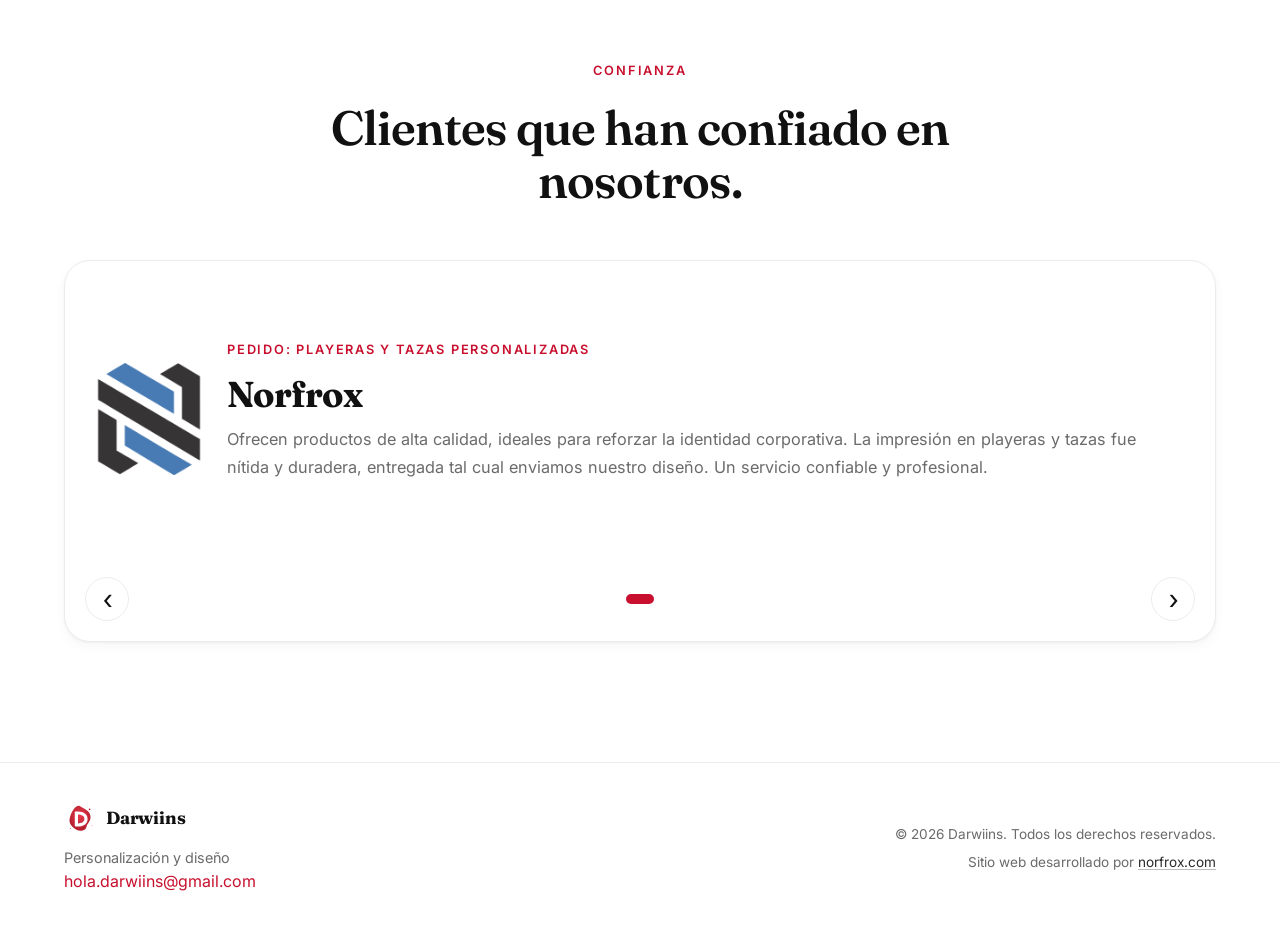
==== commit 8a728158: "Update contact info: add email, change WhatsApp" ====
--- a/index.html
+++ b/index.html
@@ -186,6 +186,7 @@
           <span class="brand-word footer-brand">Darwiins</span>
         </a>
         <p class="muted">Personalización y diseño</p>
+        <a href="mailto:hola.darwiins@gmail.com" class="brand-mark">hola.darwiins@gmail.com</a>
       </div>
       
       <!-- <div class="socials" aria-label="Redes sociales">
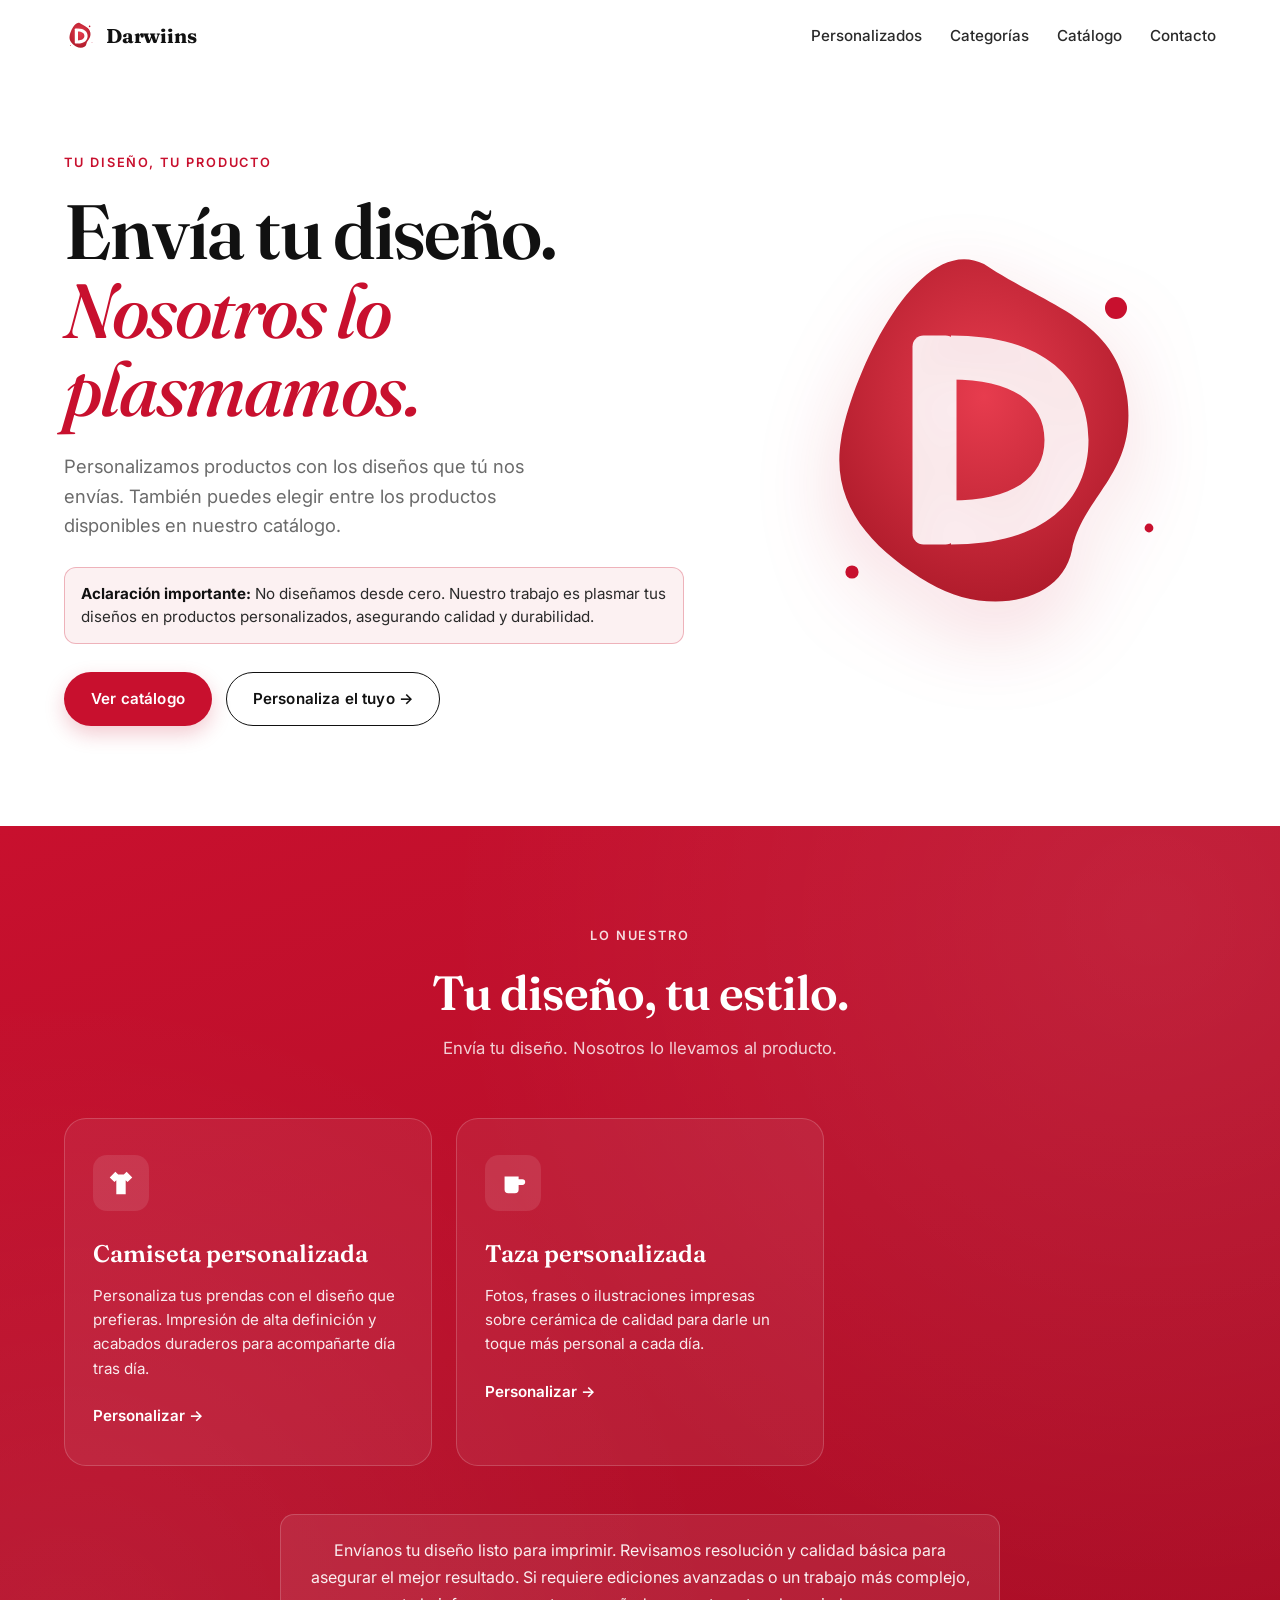
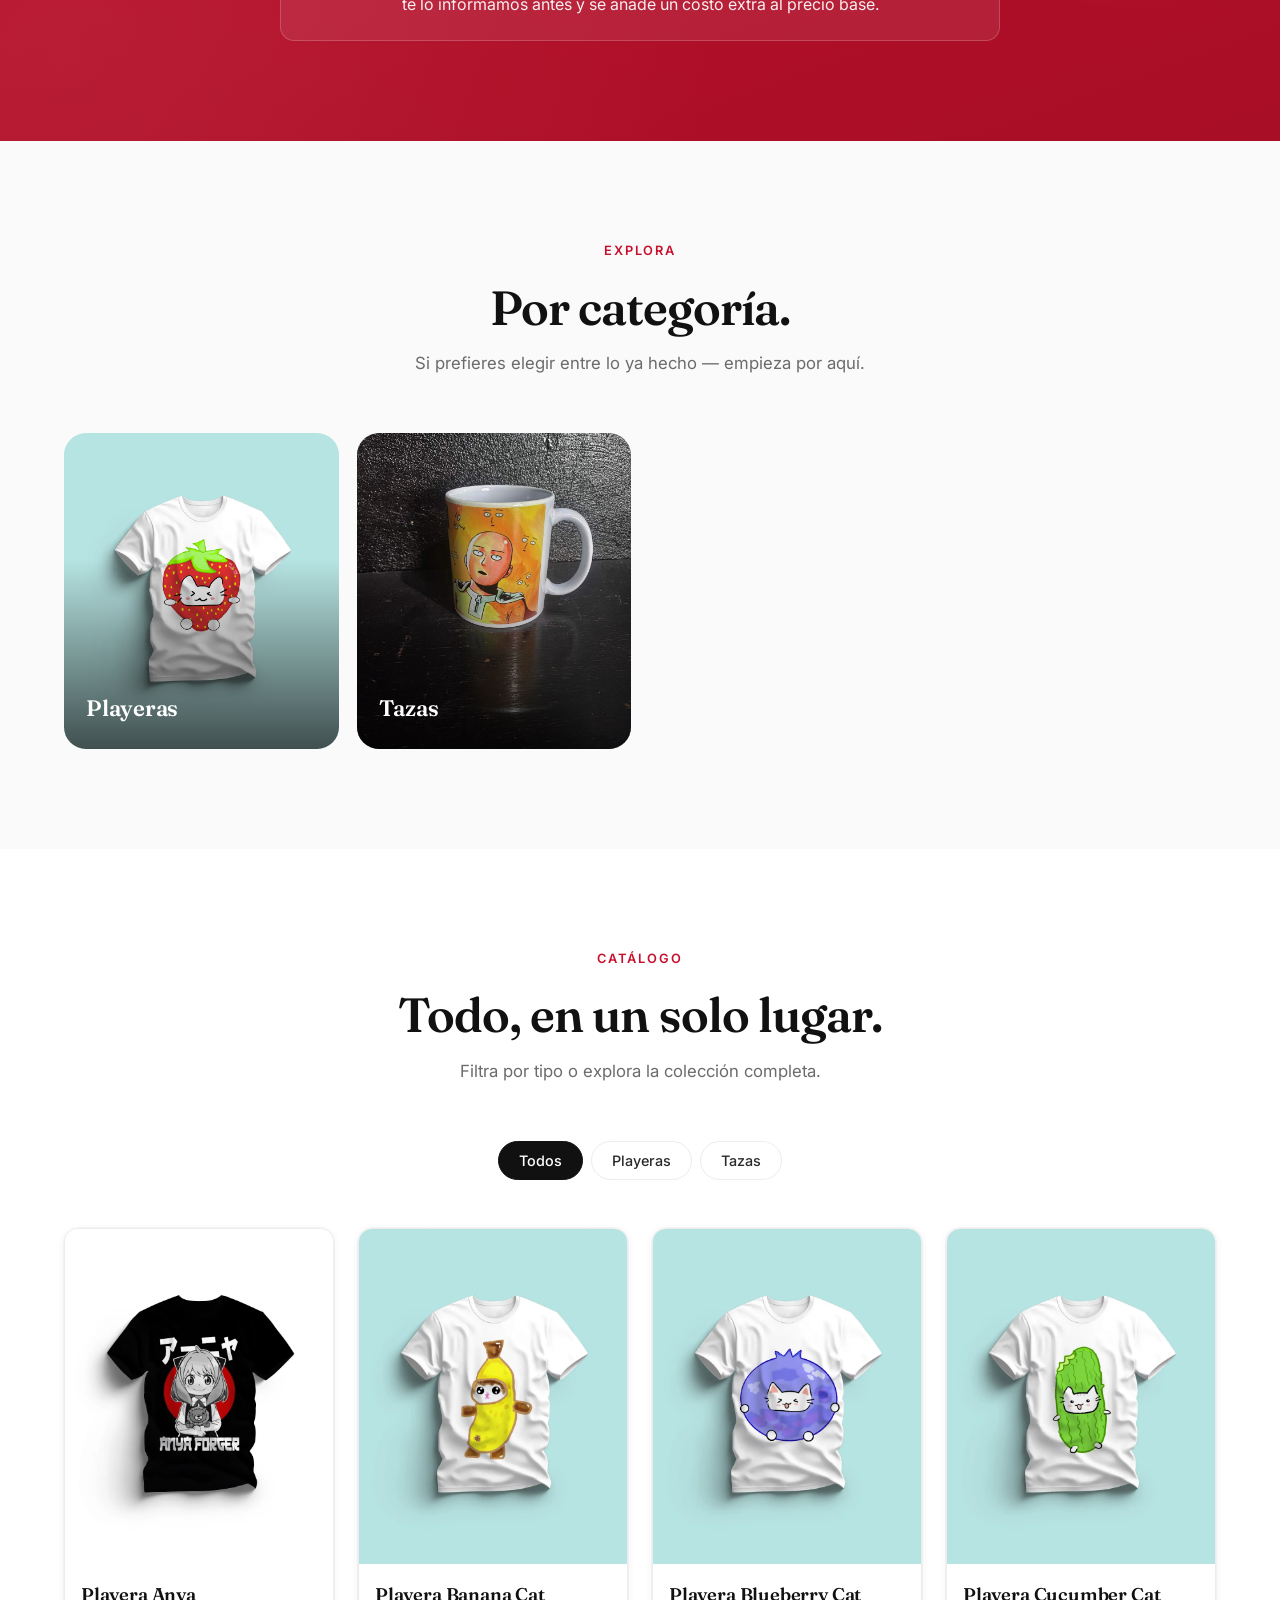
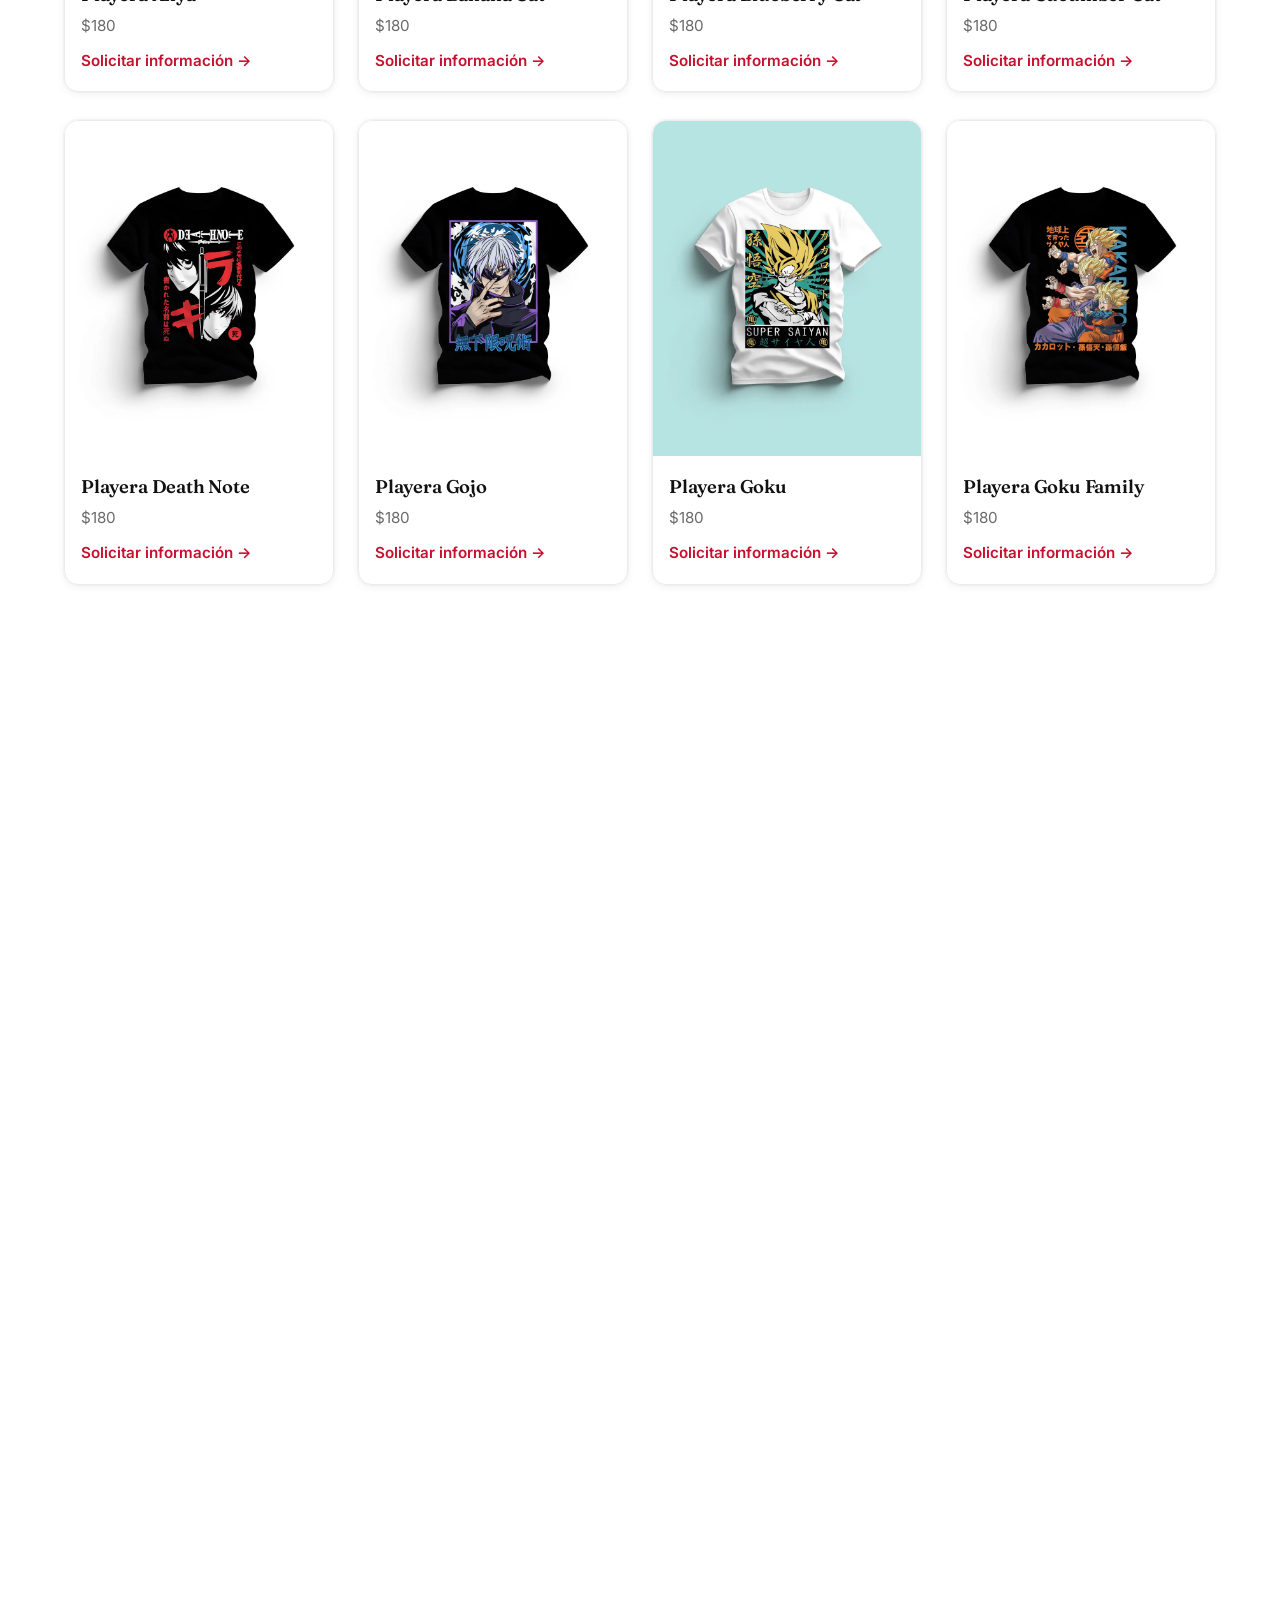
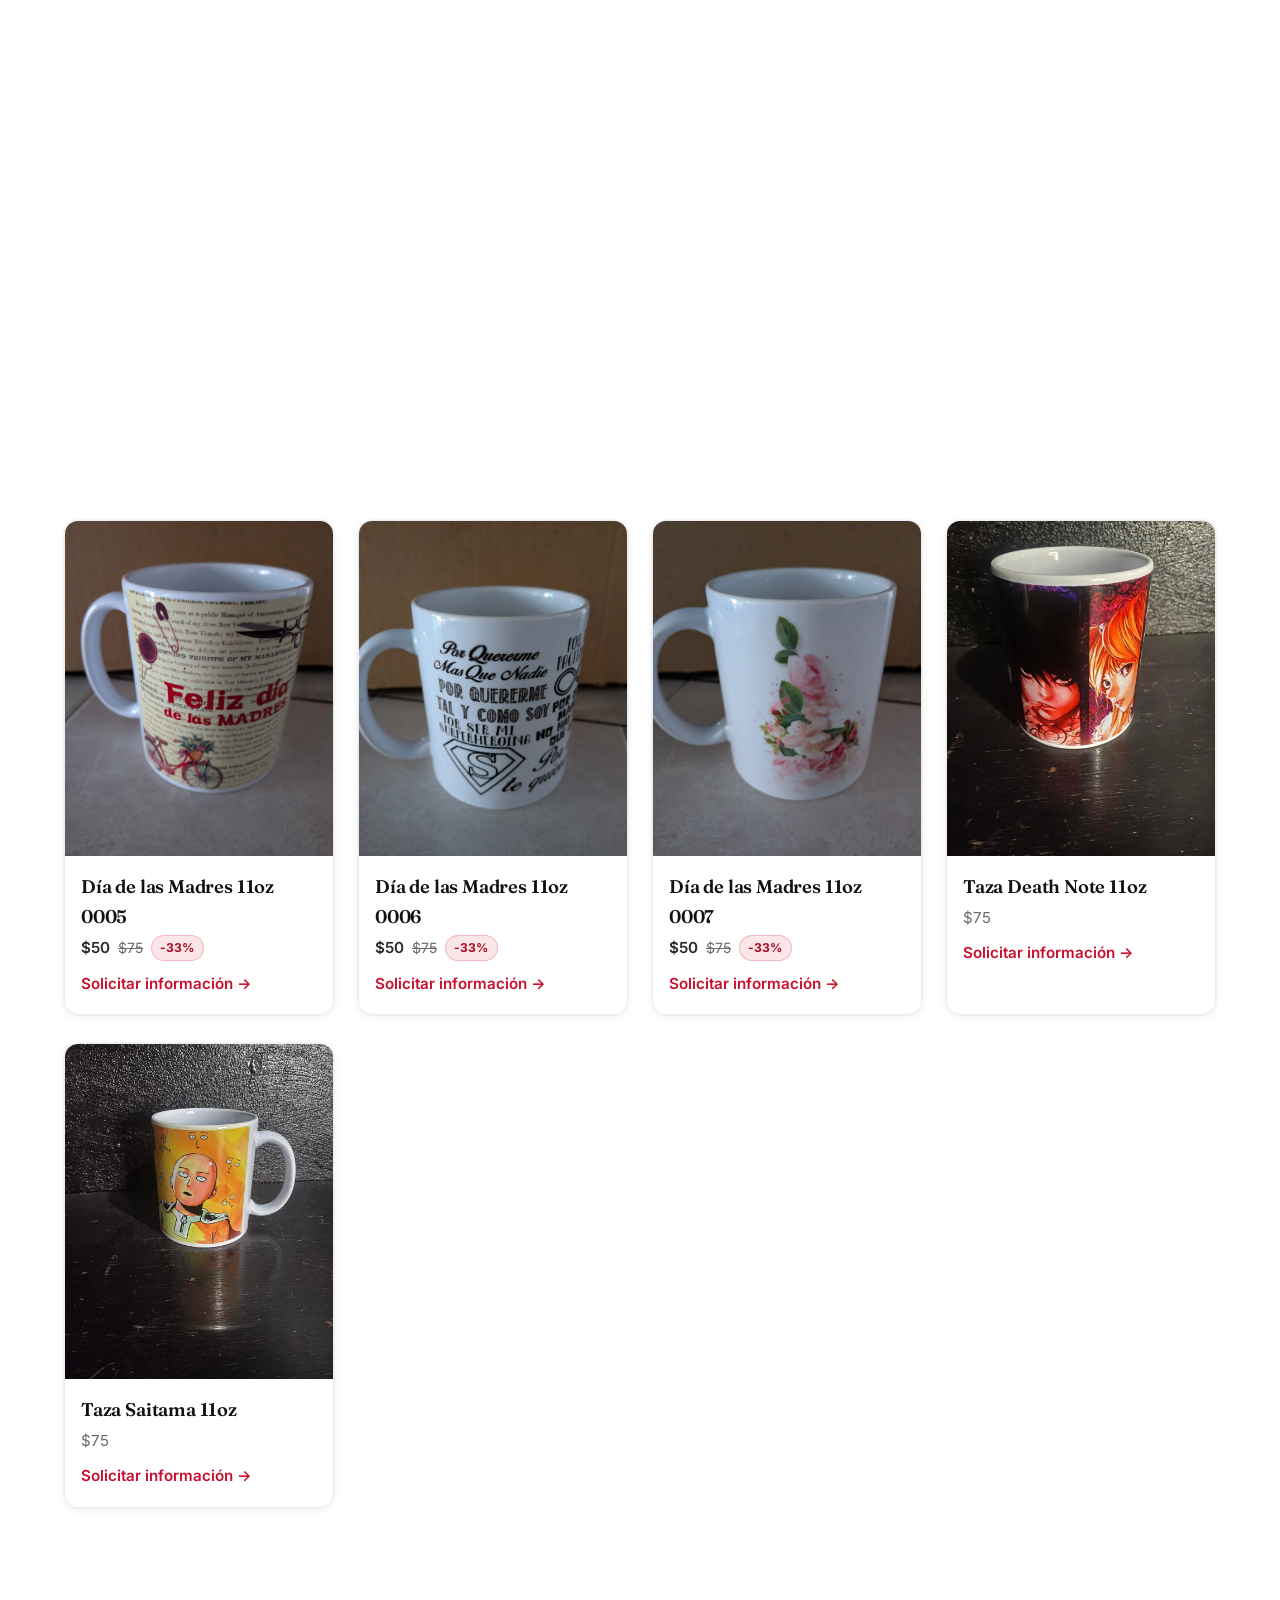
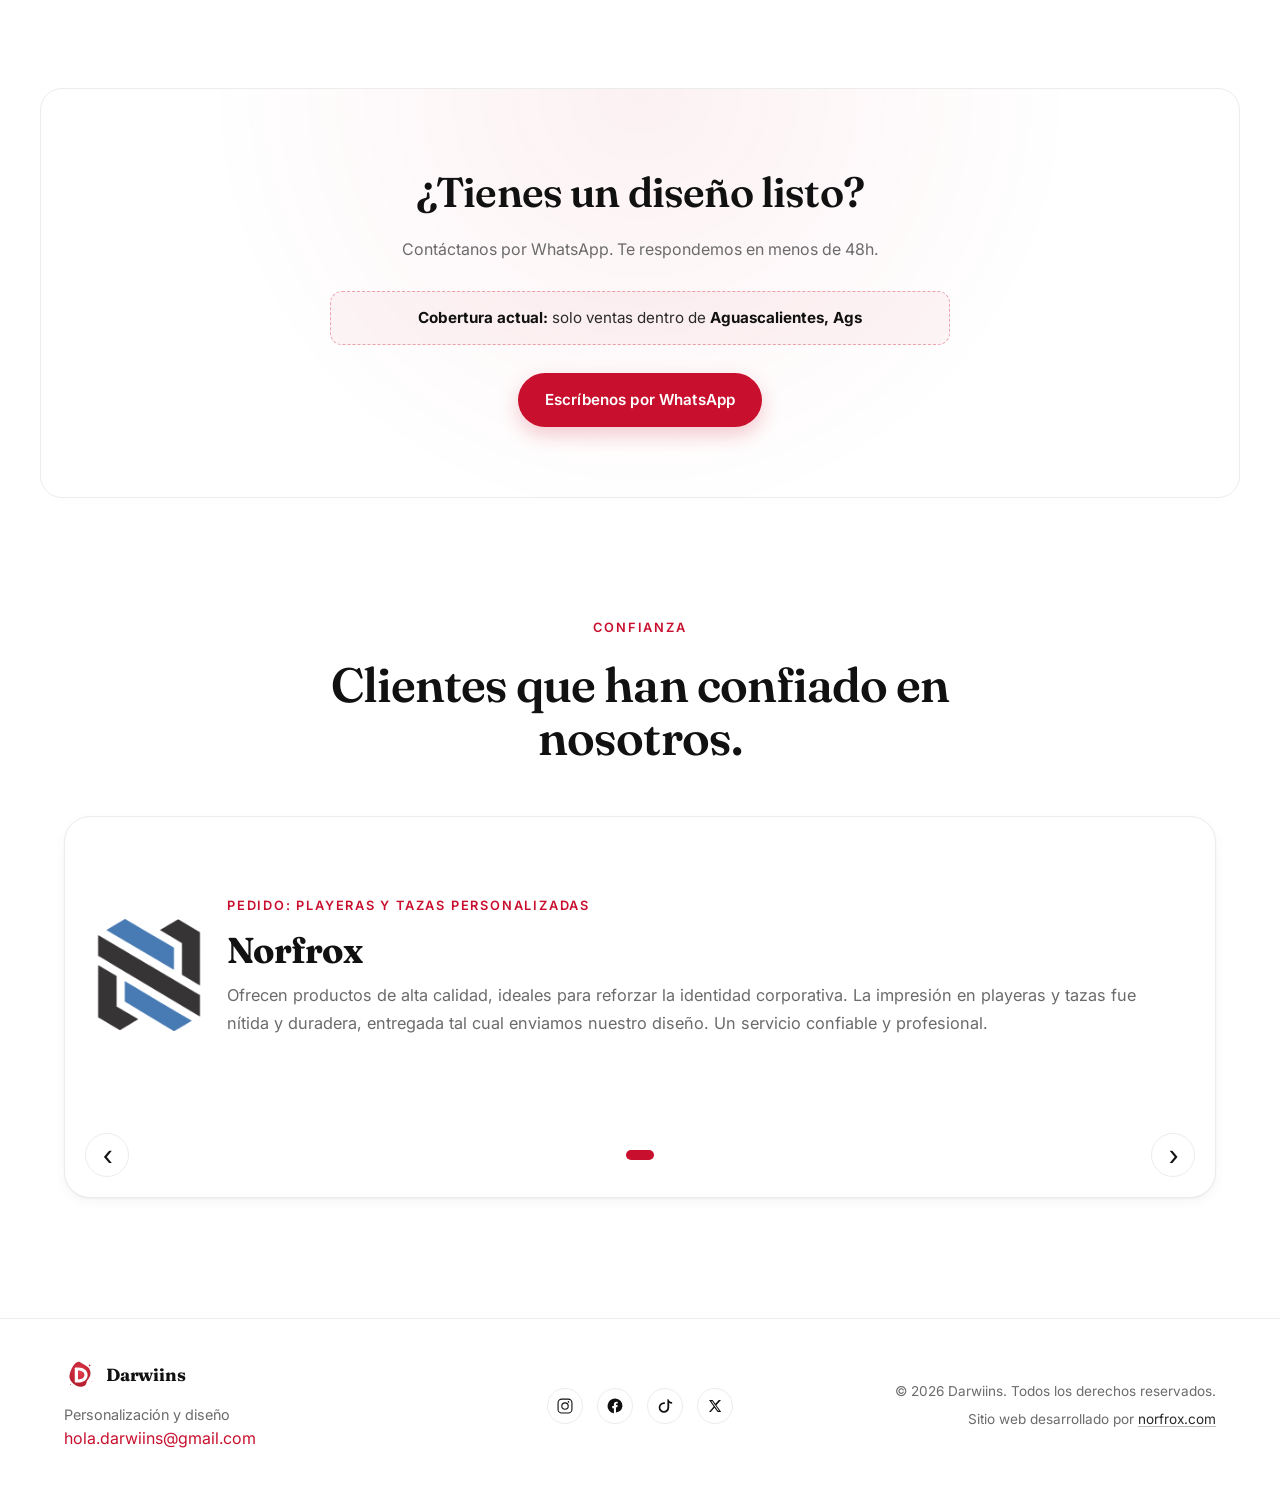
==== commit 3dfabff0: "Add fruit cat tees, social links & hero disclaimer" ====
--- a/index.html
+++ b/index.html
@@ -58,6 +58,9 @@
           <p class="eyebrow">Tu diseño, tu producto</p>
           <h1>Envía tu diseño.<br/><em>Nosotros lo plasmamos.</em></h1>
           <p class="lead">Personalizamos productos con los diseños que tú nos envías. También puedes elegir entre los productos disponibles en nuestro catálogo.</p>
+          <p class="service-disclaimer">
+            <strong>Aclaración importante:</strong> No diseñamos desde cero. Nuestro trabajo es plasmar tus diseños en productos personalizados, asegurando calidad y durabilidad.
+          </p>
           <div class="cta-row">
             <a class="btn btn-primary" href="#catalogo">Ver catálogo</a>
             <a class="btn btn-ghost" href="#personalizados">Personaliza el tuyo →</a>
@@ -189,24 +192,29 @@
         <a href="mailto:hola.darwiins@gmail.com" class="brand-mark">hola.darwiins@gmail.com</a>
       </div>
       
-      <!-- <div class="socials" aria-label="Redes sociales">
+      <div class="socials" aria-label="Redes sociales">
         
-        <a href="#" aria-label="Instagram">
+        <a href="https://www.instagram.com/hola.darwiins/" aria-label="Instagram" target="_blank" rel="noopener noreferrer">
           <svg viewBox="0 0 24 24" width="18" height="18" aria-hidden="true" focusable="false">
             <path fill="currentColor" d="M7.75 2h8.5A5.75 5.75 0 0 1 22 7.75v8.5A5.75 5.75 0 0 1 16.25 22h-8.5A5.75 5.75 0 0 1 2 16.25v-8.5A5.75 5.75 0 0 1 7.75 2zm0 1.5A4.25 4.25 0 0 0 3.5 7.75v8.5A4.25 4.25 0 0 0 7.75 20.5h8.5a4.25 4.25 0 0 0 4.25-4.25v-8.5a4.25 4.25 0 0 0-4.25-4.25h-8.5zm8.9 1.9a1.1 1.1 0 1 1 0 2.2 1.1 1.1 0 0 1 0-2.2zM12 7a5 5 0 1 1 0 10 5 5 0 0 1 0-10zm0 1.5a3.5 3.5 0 1 0 0 7 3.5 3.5 0 0 0 0-7z"/>
           </svg>
         </a>
-        <a href="#" aria-label="TikTok">
+        <a href="https://www.facebook.com/profile.php?id=61590921800269" aria-label="Facebook" target="_blank" rel="noopener noreferrer">
+          <svg viewBox="0 0 24 24" width="18" height="18" aria-hidden="true" focusable="false">
+            <path fill="currentColor" d="M22 12a10 10 0 1 0-11.5 9.8v-6.9h-2.2V12h2.2V9.8c0-2.2 1.3-3.4 3.3-3.4.9 0 1.8.2 1.8.2v2h-1c-1 0-1.3.5-1.3 1v1.2h2.2l-.4 2.9h-1.8v6.9A10 10 0 0 0 22 12z"/>
+          </svg>
+        </a>
+        <a href="https://www.tiktok.com/@hola.darwiins" aria-label="TikTok" target="_blank" rel="noopener noreferrer">
           <svg viewBox="0 0 24 24" width="18" height="18" aria-hidden="true" focusable="false">
             <path fill="currentColor" d="M14.5 3h2.2c.2 1.3.9 2.4 2.1 3.1.8.5 1.7.7 2.7.7v2.3a8 8 0 0 1-3.9-1V14a7 7 0 1 1-7-7c.4 0 .8 0 1.2.1v2.3A4.7 4.7 0 1 0 15.2 14V3h-.7z"/>
           </svg>
         </a>
-        <a href="#" aria-label="X">
+        <a href="https://x.com/holaDarwiins" aria-label="X" target="_blank" rel="noopener noreferrer">
           <svg viewBox="0 0 24 24" width="18" height="18" aria-hidden="true" focusable="false">
             <path fill="currentColor" d="M4 4h4.8l3.8 5 4.4-5H20l-6.2 7 6.5 9H15.5l-4.2-5.6L6.4 20H4l6.3-7.2L4 4zm3 1.8 9.1 12.4h1.4L8.4 5.8H7z"/>
           </svg>
         </a>
-      </div> -->
+      </div>
 
       <div class="footer-meta">
         <p class="copy">© <span id="year"></span> Darwiins. Todos los derechos reservados.</p>
--- a/styles.css
+++ b/styles.css
@@ -99,6 +99,26 @@
 .hero-copy h1 { font-family: var(--serif); font-weight: 600; font-size: clamp(2.6rem, 6vw, 4.8rem); line-height: 1.02; letter-spacing: -0.025em; margin: 0 0 24px; }
 .hero-copy h1 em { font-style: italic; color: var(--crimson); font-weight: 500; }
 .lead { font-size: 1.15rem; color: var(--muted); max-width: 480px; margin: 0 0 36px; }
+.service-disclaimer {
+  max-width: 620px;
+  margin: -10px 0 28px;
+  padding: 14px 16px;
+  border-radius: 12px;
+  border: 1px solid rgba(200,16,46,.28);
+  background: rgba(200,16,46,.06);
+  color: var(--ink-soft);
+  font-size: .95rem;
+  line-height: 1.55;
+}
+.service-disclaimer strong { color: var(--ink); }
+.service-disclaimer--light {
+  margin: 18px auto 0;
+  border-color: rgba(255,255,255,.32);
+  background: rgba(255,255,255,.12);
+  color: rgba(255,255,255,.95);
+  text-align: center;
+}
+.service-disclaimer--light strong { color: #fff; }
 .cta-row { display: flex; gap: 14px; flex-wrap: wrap; }
 .hero-art { display: flex; justify-content: center; align-items: center; }
 .ink-splash { width: 100%; max-width: 440px; filter: drop-shadow(0 30px 40px rgba(200,16,46,.18)); animation: float 7s ease-in-out infinite; }
@@ -509,6 +529,7 @@
   .nav-links { display: none; }
   .nav-links.is-open { display: flex; position: absolute; top: 72px; left: 0; right: 0; background: #fff; border-bottom: 1px solid var(--line); flex-direction: column; padding: 20px 24px; gap: 16px; }
   .nav-toggle { display: flex; }
+  .service-disclaimer { margin-top: -6px; margin-bottom: 22px; font-size: .92rem; }
   .product-grid { grid-template-columns: repeat(2, 1fr); gap: 20px 14px; }
   .personalizados, .categorias, .catalogo { padding: 70px 0; }
   .confianza { padding-bottom: 80px; }
